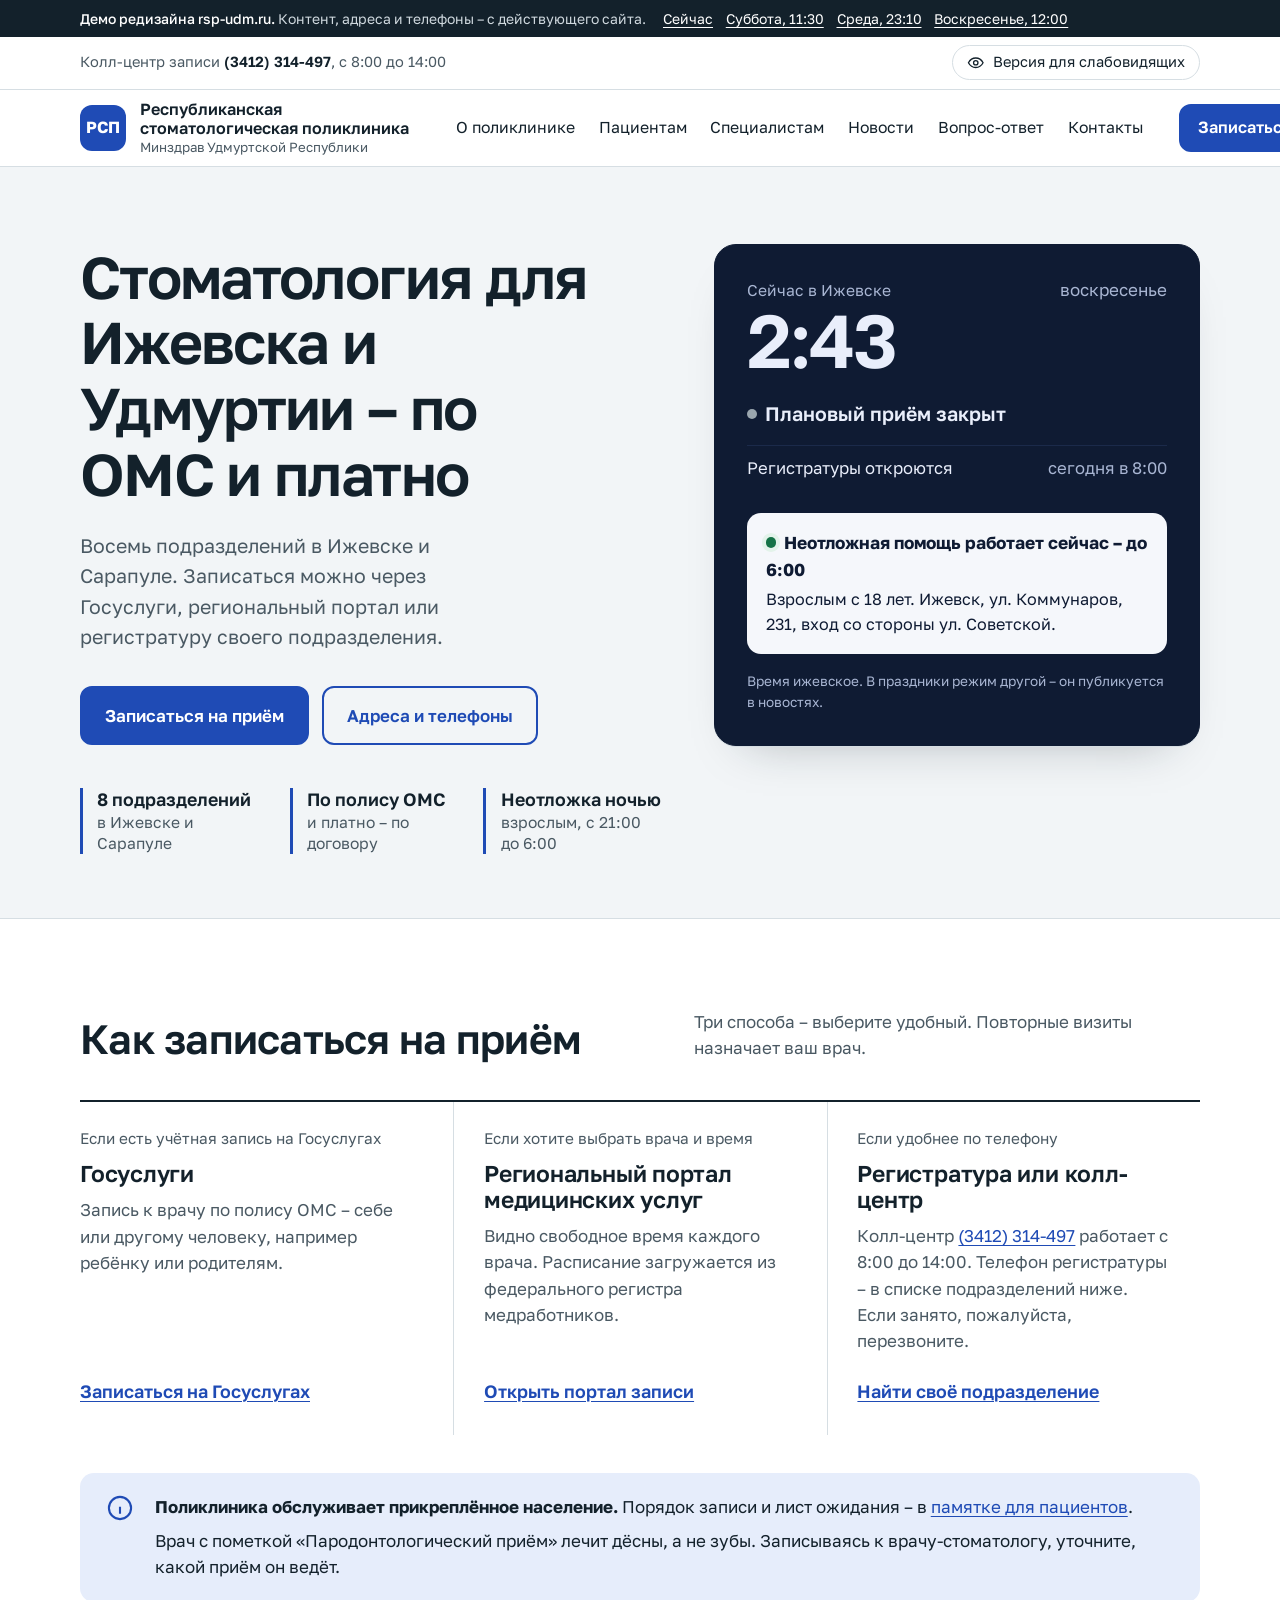
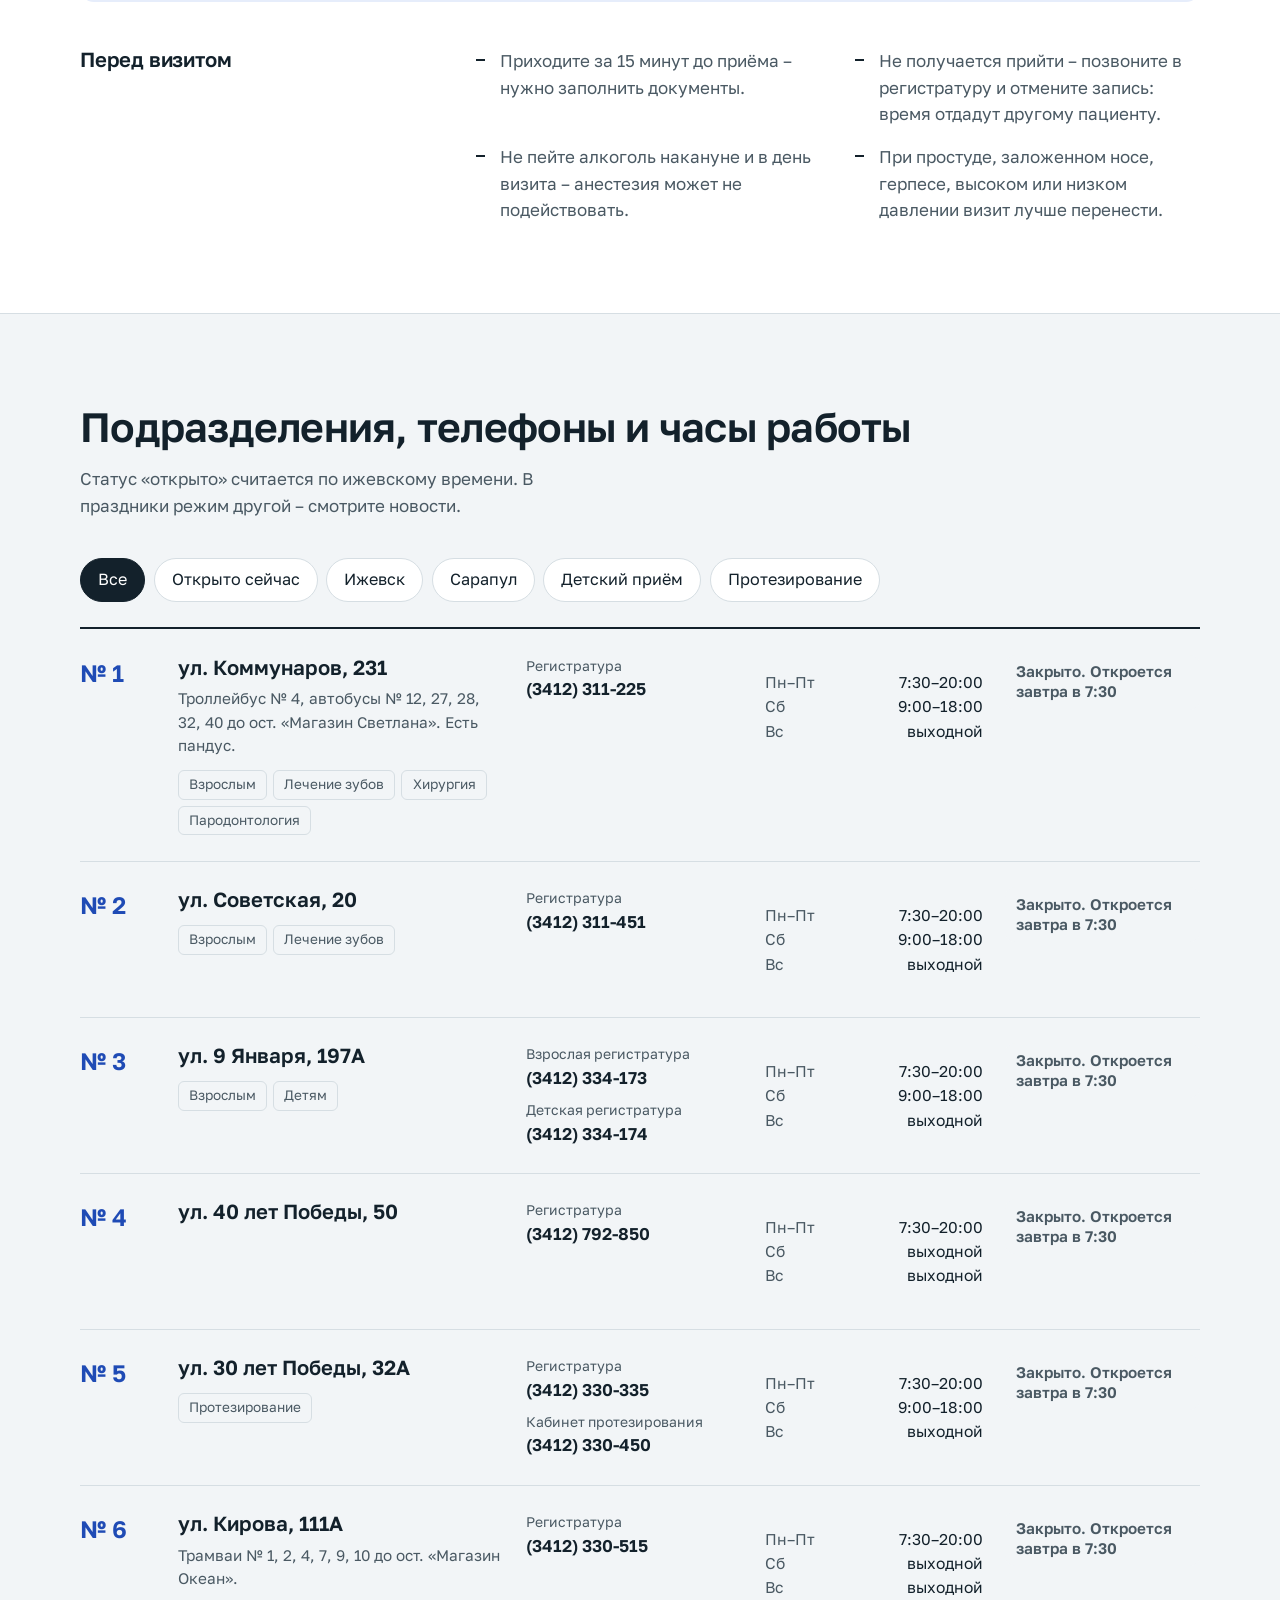
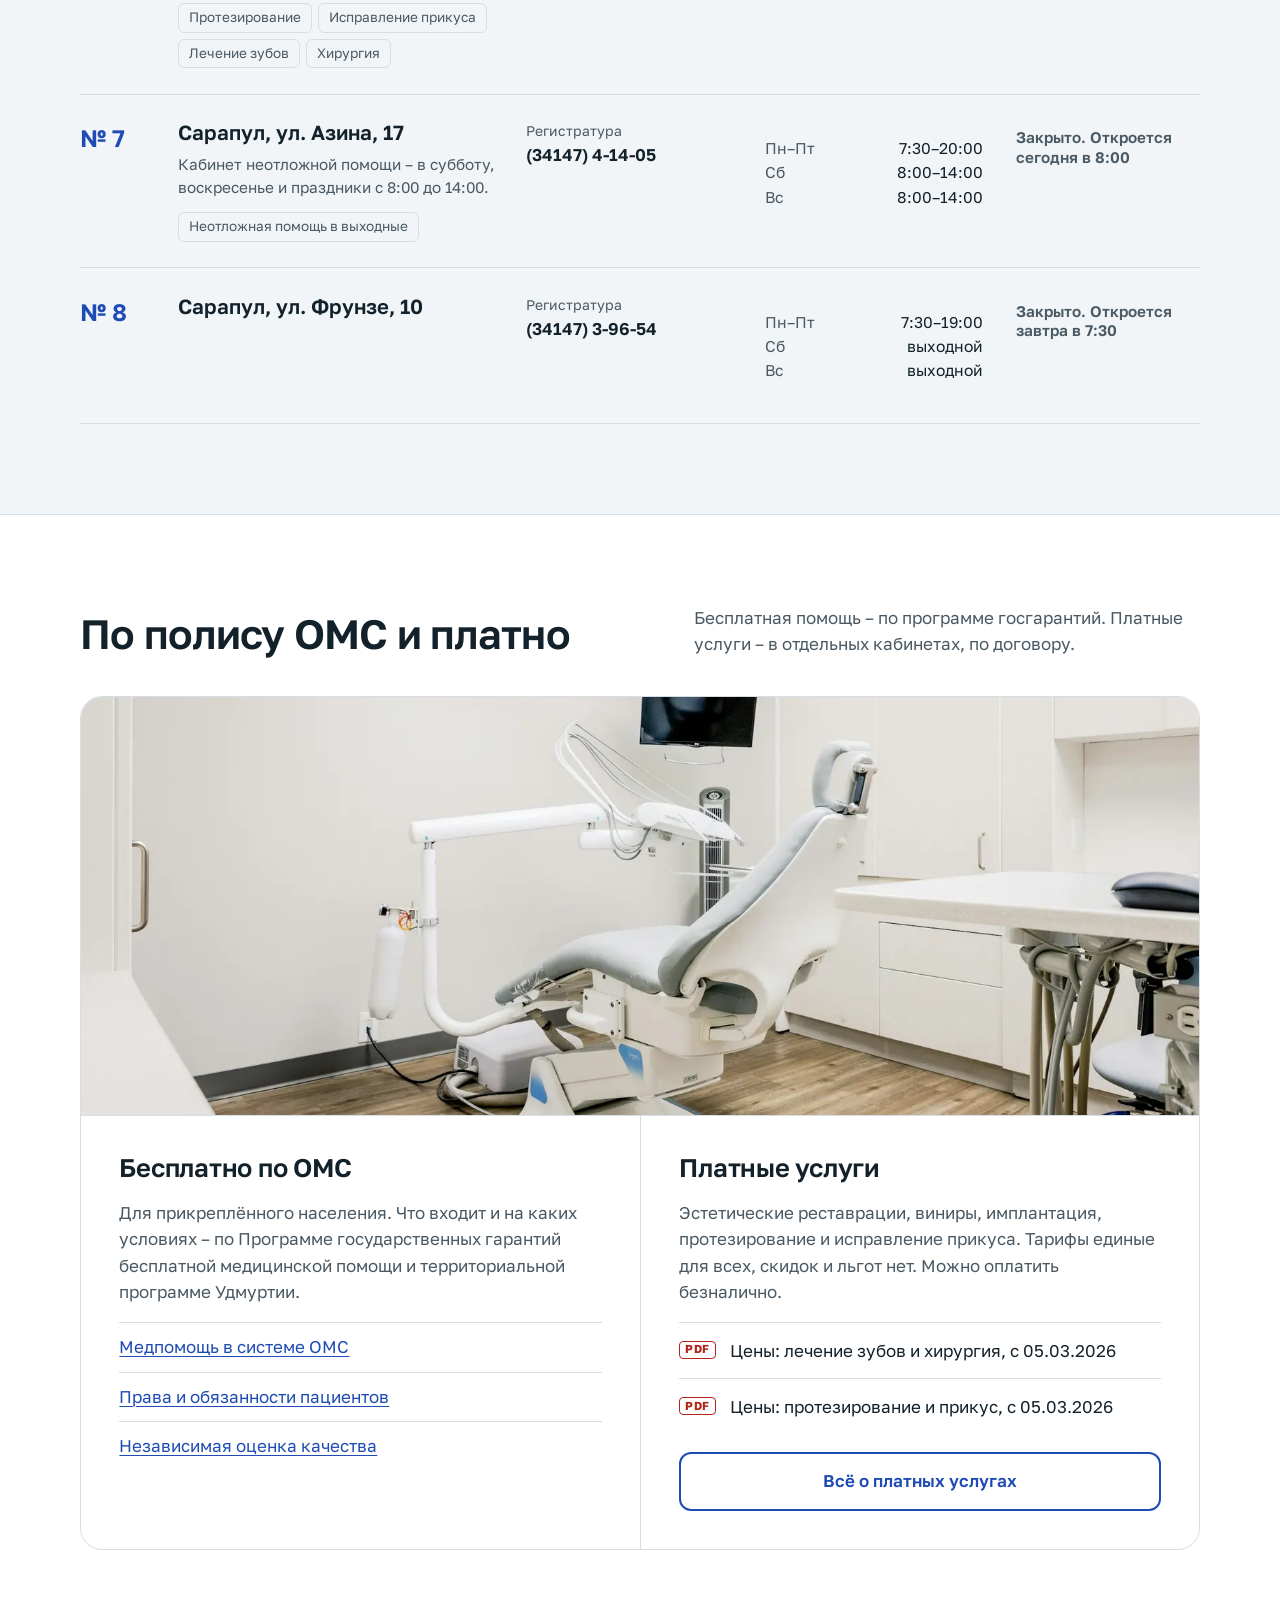
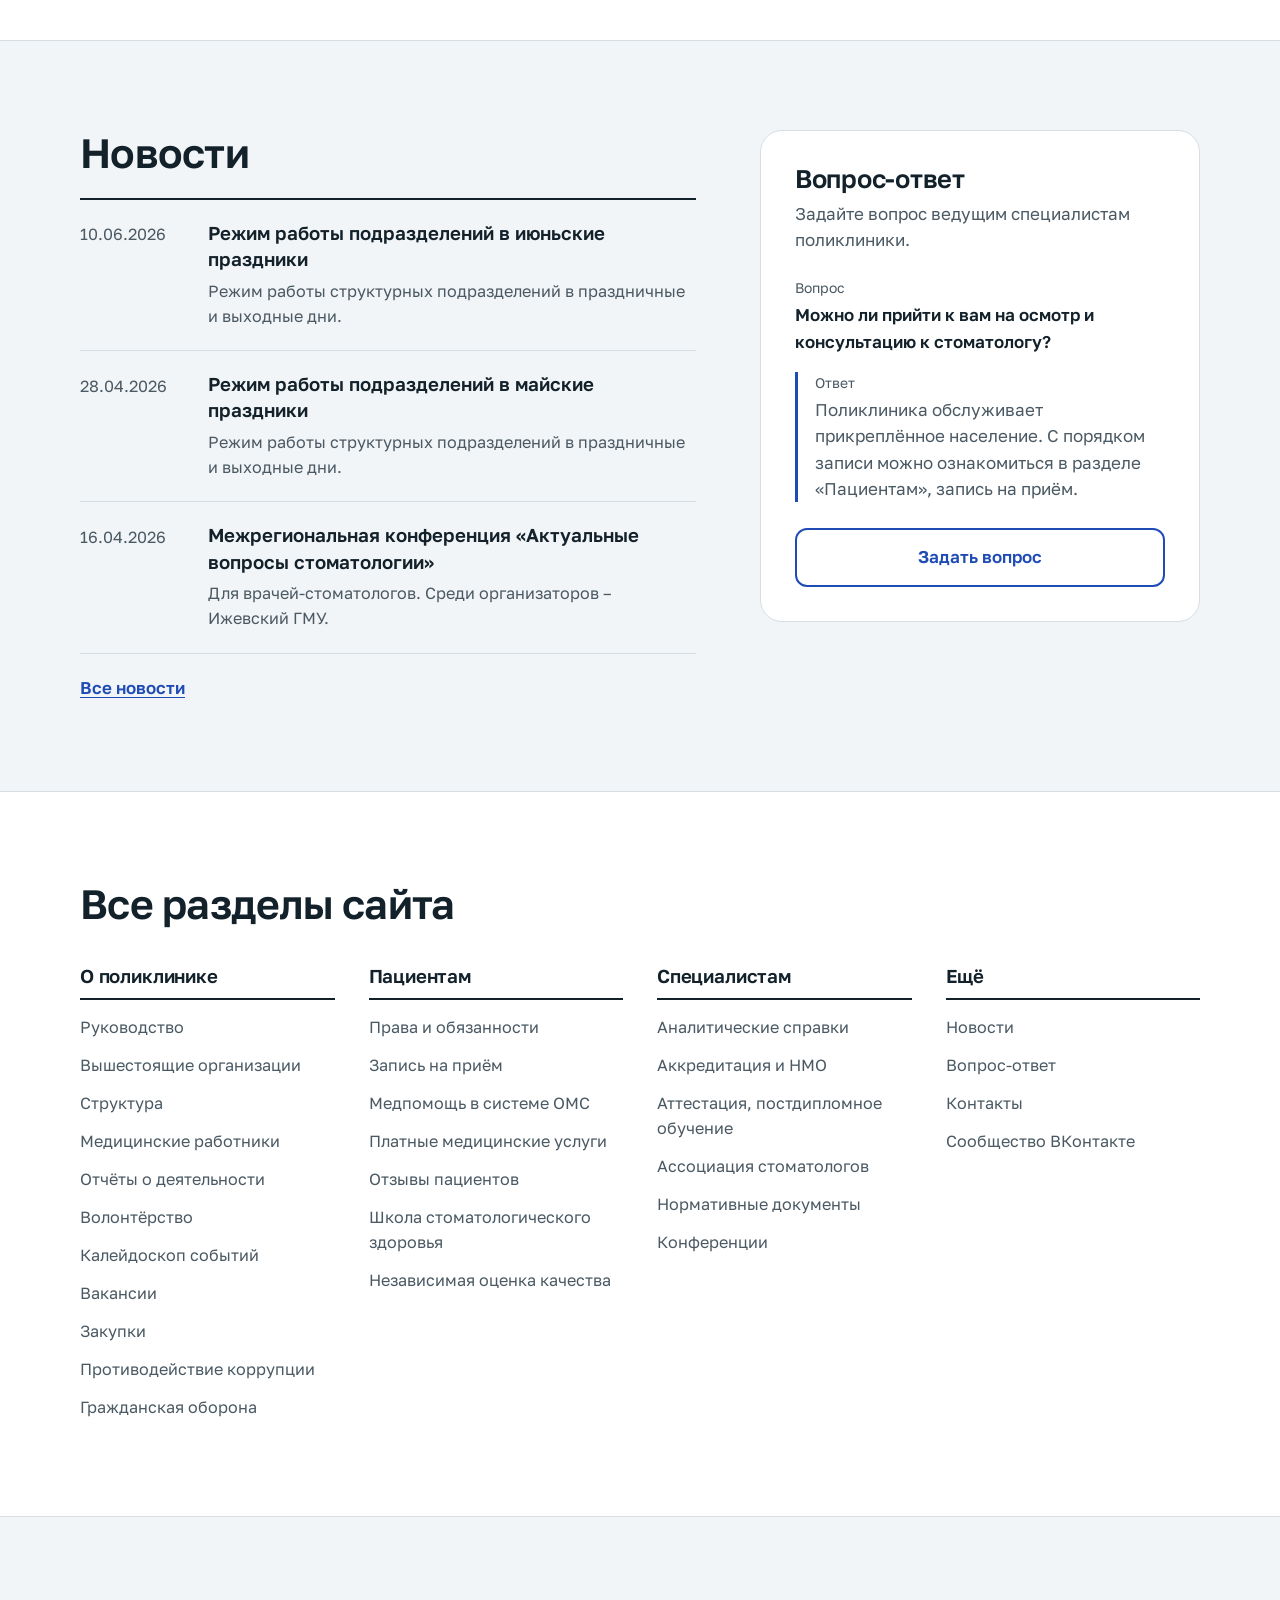
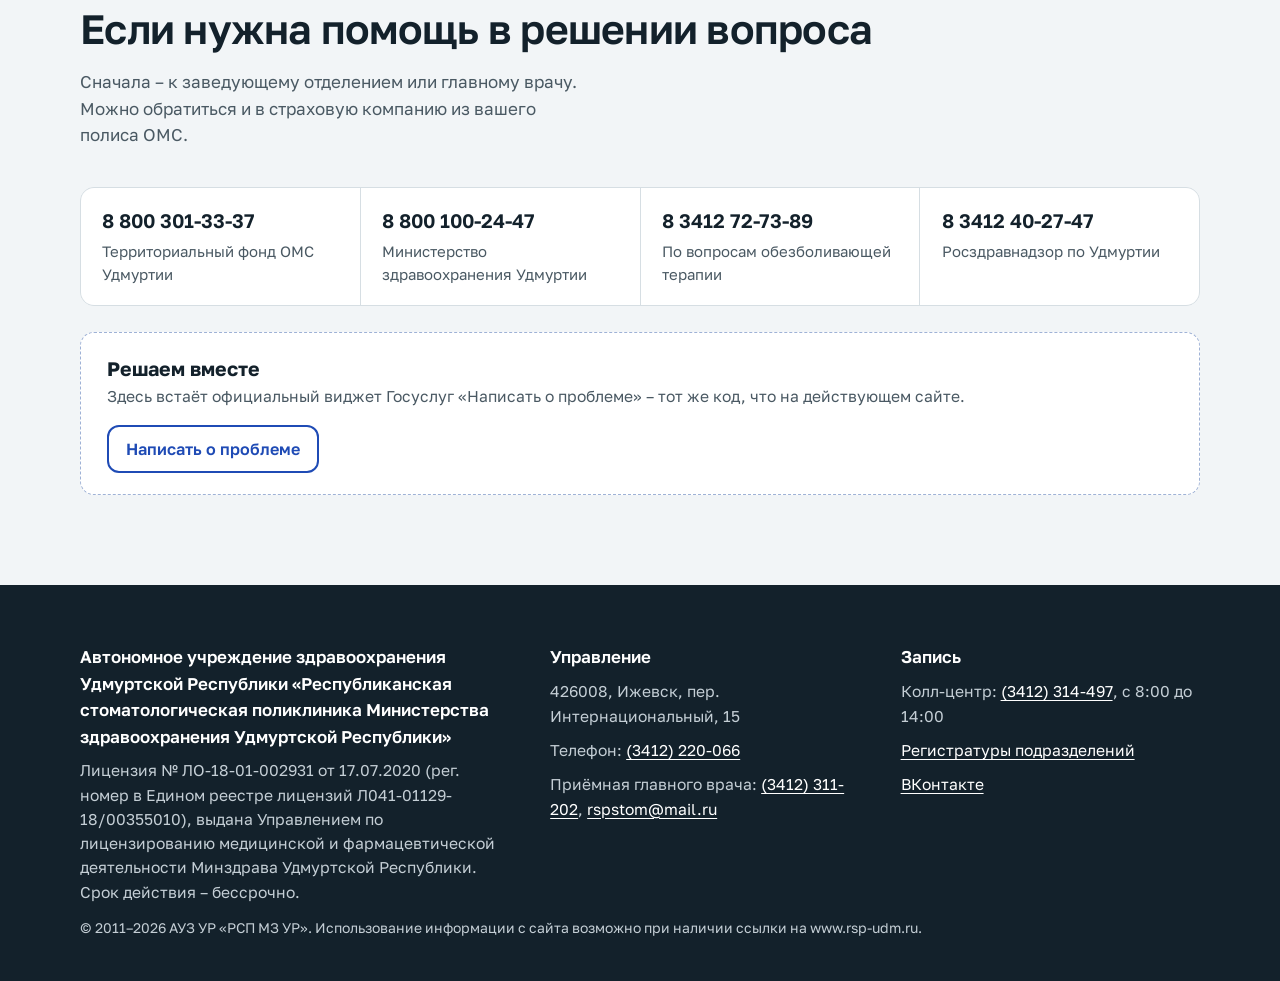
==== index.html @ 38975959 "Демо редизайна: главная и платные услуги" ====
<!doctype html>
<html lang="ru">
<head>
<meta charset="utf-8">
<meta name="viewport" content="width=device-width, initial-scale=1">
<title>Республиканская стоматологическая поликлиника – Ижевск</title>
<meta name="description" content="Республиканская стоматологическая поликлиника Минздрава Удмуртии: 8 подразделений в Ижевске и Сарапуле, приём по ОМС и платно, неотложная помощь ночью. Адреса, телефоны, запись.">
<meta name="robots" content="noindex, nofollow">
<link rel="icon" href="data:image/svg+xml,%3Csvg xmlns='http://www.w3.org/2000/svg' viewBox='0 0 32 32'%3E%3Crect width='32' height='32' rx='8' fill='%231f4bb5'/%3E%3Ctext x='16' y='21' font-family='Arial' font-weight='700' font-size='11' fill='%23fff' text-anchor='middle'%3EРСП%3C/text%3E%3C/svg%3E">
<link rel="preconnect" href="https://fonts.googleapis.com">
<link rel="preconnect" href="https://fonts.gstatic.com" crossorigin>
<link href="https://fonts.googleapis.com/css2?family=Golos+Text:wght@400;500;600;700&display=swap" rel="stylesheet">
<link rel="stylesheet" href="style.css">
</head>
<body>

<div class="demo" data-demo>
  <div class="wrap">
    <span><b>Демо редизайна rsp-udm.ru.</b> Контент, адреса и телефоны – с действующего сайта.</span>
    <nav aria-label="Посмотреть табличку в другое время">
      <a href="index.html">Сейчас</a>
      <a href="index.html?t=11:30&amp;d=6">Суббота, 11:30</a>
      <a href="index.html?t=23:10&amp;d=3">Среда, 23:10</a>
      <a href="index.html?t=12:00&amp;d=0">Воскресенье, 12:00</a>
    </nav>
  </div>
</div>

<div class="util">
  <div class="wrap">
    <p class="util__call">Колл-центр записи <a href="tel:+73412314497" class="num">(3412) 314-497</a>, с 8:00 до 14:00</p>
    <div class="a11y-panel" aria-label="Настройки для слабовидящих">
      <span>Шрифт</span>
      <button type="button" data-scale="1.1" aria-pressed="false" aria-label="Шрифт крупнее">А</button>
      <button type="button" data-scale="1.25" aria-pressed="false" aria-label="Шрифт ещё крупнее" style="font-size:1.15em">А</button>
      <button type="button" data-scale="1.45" aria-pressed="false" aria-label="Самый крупный шрифт" style="font-size:1.3em">А</button>
      <button type="button" data-contrast aria-pressed="true">Чёрным на белом</button>
      <button type="button" data-noimg aria-pressed="false">Без картинок</button>
    </div>
    <button type="button" class="a11y-btn" data-a11y aria-pressed="false">
      <svg viewBox="0 0 24 24" fill="none" stroke="currentColor" stroke-width="1.8" aria-hidden="true"><path d="M2 12s3.5-6.5 10-6.5S22 12 22 12s-3.5 6.5-10 6.5S2 12 2 12Z"/><circle cx="12" cy="12" r="3"/></svg>
      <span>Версия для слабовидящих</span>
    </button>
  </div>
</div>

<header class="head">
  <div class="wrap">
    <a class="mark" href="index.html" aria-label="Республиканская стоматологическая поликлиника – на главную">
      <span class="mark__sq" aria-hidden="true">РСП</span>
      <span class="mark__txt">Республиканская стоматологическая поликлиника<small>Минздрав Удмуртской Республики</small></span>
    </a>
    <nav class="nav" aria-label="Основное меню">
      <a href="https://rsp-udm.ru/o_poliklinike.htm">О поликлинике</a>
      <a href="https://rsp-udm.ru/patsientam.htm">Пациентам</a>
      <a href="https://rsp-udm.ru/spetsialistam.htm">Специалистам</a>
      <a href="https://rsp-udm.ru/news.htm">Новости</a>
      <a href="https://rsp-udm.ru/faq.html">Вопрос-ответ</a>
      <a href="#podrazdeleniya">Контакты</a>
    </nav>
    <a class="btn btn--sm" href="#zapis">Записаться</a>
    <button type="button" class="menu-btn" data-menu aria-expanded="false">
      <svg width="20" height="20" viewBox="0 0 20 20" aria-hidden="true"><path d="M2 5h16M2 10h16M2 15h16" stroke="currentColor" stroke-width="2"/></svg>
      <span class="menu-btn__t">Меню</span>
    </button>
  </div>
</header>

<main id="main">

  <section class="hero" aria-labelledby="h1">
    <div class="wrap">
      <div>
        <h1 id="h1">Стоматология для Ижевска и Удмуртии – по ОМС и платно</h1>
        <p class="hero__lead">Восемь подразделений в Ижевске и Сарапуле. Записаться можно через Госуслуги, региональный портал или регистратуру своего подразделения.</p>
        <div class="hero__act">
          <a class="btn" href="#zapis">Записаться на приём</a>
          <a class="btn btn--ghost" href="#podrazdeleniya">Адреса и телефоны</a>
        </div>
        <ul class="hero__facts">
          <li><strong>8 подразделений</strong>в Ижевске и Сарапуле</li>
          <li><strong>По полису ОМС</strong>и платно – по договору</li>
          <li><strong>Неотложка ночью</strong>взрослым, с 21:00 до 6:00</li>
        </ul>
      </div>

      <aside class="board is-first" id="board" aria-live="polite" aria-label="Что открыто сейчас">
        <div class="board__top">
          <span class="board__label">Сейчас в Ижевске</span>
          <span class="board__day" data-day></span>
        </div>
        <p class="board__clock" data-clock>–:–</p>
        <p class="board__sum" data-sum></p>
        <ul class="board__list" data-list></ul>
        <div class="board__urgent" data-urgent></div>
        <p class="board__note" data-note></p>
      </aside>
    </div>
  </section>

  <section class="sec sec--white" id="zapis" aria-labelledby="zapis-h">
    <div class="wrap">
      <div class="sec__head">
        <h2 id="zapis-h">Как записаться на приём</h2>
        <p>Три способа – выберите удобный. Повторные визиты назначает ваш врач.</p>
      </div>
      <div class="ways">
        <article class="way">
          <p class="way__for">Если есть учётная запись на Госуслугах</p>
          <h3>Госуслуги</h3>
          <p>Запись к врачу по полису ОМС – себе или другому человеку, например ребёнку или родителям.</p>
          <p class="way__go"><a href="https://www.gosuslugi.ru/" rel="noopener">Записаться на Госуслугах</a></p>
        </article>
        <article class="way">
          <p class="way__for">Если хотите выбрать врача и время</p>
          <h3>Региональный портал медицинских услуг</h3>
          <p>Видно свободное время каждого врача. Расписание загружается из федерального регистра медработников.</p>
          <p class="way__go"><a href="https://portal18.is-mis.ru/" rel="noopener">Открыть портал записи</a></p>
        </article>
        <article class="way">
          <p class="way__for">Если удобнее по телефону</p>
          <h3>Регистратура или колл-центр</h3>
          <p>Колл-центр <a href="tel:+73412314497" class="num">(3412) 314-497</a> работает с 8:00 до 14:00. Телефон регистратуры – в списке подразделений ниже. Если занято, пожалуйста, перезвоните.</p>
          <p class="way__go"><a href="#podrazdeleniya">Найти своё подразделение</a></p>
        </article>
      </div>

      <div class="tip">
        <svg viewBox="0 0 24 24" fill="none" stroke="currentColor" stroke-width="1.8" aria-hidden="true"><circle cx="12" cy="12" r="9.5"/><path d="M12 11v6M12 7.2v.1"/></svg>
        <div>
          <p><strong>Поликлиника обслуживает прикреплённое население.</strong> Порядок записи и лист ожидания – в <a href="https://rsp-udm.ru/pamyatka_pacientam.htm">памятке для пациентов</a>.</p>
          <p>Врач с пометкой «Пародонтологический приём» лечит дёсны, а не зубы. Записываясь к врачу-стоматологу, уточните, какой приём он ведёт.</p>
        </div>
      </div>

      <div class="before">
        <h3>Перед визитом</h3>
        <ul>
          <li>Приходите за 15 минут до приёма – нужно заполнить документы.</li>
          <li>Не получается прийти – позвоните в регистратуру и отмените запись: время отдадут другому пациенту.</li>
          <li>Не пейте алкоголь накануне и в день визита – анестезия может не подействовать.</li>
          <li>При простуде, заложенном носе, герпесе, высоком или низком давлении визит лучше перенести.</li>
        </ul>
      </div>
    </div>
  </section>

  <section class="sec" id="podrazdeleniya" aria-labelledby="pod-h">
    <div class="wrap">
      <div class="sec__head">
        <h2 id="pod-h">Подразделения, телефоны и часы работы</h2>
        <p>Статус «открыто» считается по ижевскому времени. В праздники режим другой – смотрите новости.</p>
      </div>
      <div class="filters" role="group" aria-label="Показать подразделения">
        <button type="button" class="chip" data-filter="all" aria-pressed="true">Все</button>
        <button type="button" class="chip" data-filter="open" aria-pressed="false">Открыто сейчас</button>
        <button type="button" class="chip" data-filter="izh" aria-pressed="false">Ижевск</button>
        <button type="button" class="chip" data-filter="sar" aria-pressed="false">Сарапул</button>
        <button type="button" class="chip" data-filter="kids" aria-pressed="false">Детский приём</button>
        <button type="button" class="chip" data-filter="prosth" aria-pressed="false">Протезирование</button>
      </div>
      <ul class="branches" id="branches"></ul>
      <p class="branches__empty" id="branches-empty" hidden>Сейчас все подразделения закрыты. Неотложная помощь взрослым – ул. Коммунаров, 231, вход с ул. Советской.</p>
      <noscript><p>Адреса и телефоны всех подразделений – на странице <a href="https://rsp-udm.ru/contacts.htm">Контакты</a>.</p></noscript>
    </div>
  </section>

  <section class="sec sec--white" id="oms" aria-labelledby="oms-h">
    <div class="wrap">
      <div class="sec__head">
        <h2 id="oms-h">По полису ОМС и платно</h2>
        <p>Бесплатная помощь – по программе госгарантий. Платные услуги – в отдельных кабинетах, по договору.</p>
      </div>
      <div class="pay">
        <figure class="pay__photo" style="margin:0">
          <img src="assets/cabinet.webp" srcset="assets/cabinet-900.webp 900w, assets/cabinet.webp 1600w" sizes="(max-width: 1200px) 100vw, 1200px" width="1600" height="1066" alt="Стоматологический кабинет: кресло, лампа, шкафы с инструментами" loading="lazy">
        </figure>
        <div class="pay__col">
          <h3>Бесплатно по ОМС</h3>
          <p>Для прикреплённого населения. Что входит и на каких условиях – по Программе государственных гарантий бесплатной медицинской помощи и территориальной программе Удмуртии.</p>
          <ul class="list">
            <li><a href="https://rsp-udm.ru/medpomosch_v_sisteme_oms.htm">Медпомощь в системе ОМС</a></li>
            <li><a href="https://rsp-udm.ru/patsientam.htm">Права и обязанности пациентов</a></li>
            <li><a href="https://rsp-udm.ru/kachestvo.htm">Независимая оценка качества</a></li>
          </ul>
        </div>
        <div class="pay__col">
          <h3>Платные услуги</h3>
          <p>Эстетические реставрации, виниры, имплантация, протезирование и исправление прикуса. Тарифы единые для всех, скидок и льгот нет. Можно оплатить безналично.</p>
          <ul class="list docs">
            <li><a href="https://rsp-udm.ru/doc/Прейскурант по терапевтической, хирургической стоматологии с 05.03.2026.pdf"><span class="ext">PDF</span><span>Цены: лечение зубов и хирургия, с 05.03.2026</span></a></li>
            <li><a href="https://rsp-udm.ru/doc/Прейскурант по ортопедической стоматологии и ортодонтии с 05.03.2026.pdf"><span class="ext">PDF</span><span>Цены: протезирование и прикус, с 05.03.2026</span></a></li>
          </ul>
          <a class="btn btn--ghost" href="platnye-uslugi.html">Всё о платных услугах</a>
        </div>
      </div>
    </div>
  </section>

  <section class="sec" aria-labelledby="news-h">
    <div class="wrap newsqa">
      <div>
        <div class="sec__head" style="margin-bottom:1.25rem">
          <h2 id="news-h">Новости</h2>
        </div>
        <ul class="news">
          <li><time datetime="2026-06-10">10.06.2026</time><div><a href="https://rsp-udm.ru/news_342.html">Режим работы подразделений в июньские праздники</a><p>Режим работы структурных подразделений в праздничные и выходные дни.</p></div></li>
          <li><time datetime="2026-04-28">28.04.2026</time><div><a href="https://rsp-udm.ru/news_341.html">Режим работы подразделений в майские праздники</a><p>Режим работы структурных подразделений в праздничные и выходные дни.</p></div></li>
          <li><time datetime="2026-04-16">16.04.2026</time><div><a href="https://rsp-udm.ru/news_340.html">Межрегиональная конференция «Актуальные вопросы стоматологии»</a><p>Для врачей-стоматологов. Среди организаторов – Ижевский ГМУ.</p></div></li>
        </ul>
        <a class="more" href="https://rsp-udm.ru/news.htm">Все новости</a>
      </div>
      <aside class="qa" aria-labelledby="qa-h">
        <h3 id="qa-h">Вопрос-ответ</h3>
        <p>Задайте вопрос ведущим специалистам поликлиники.</p>
        <blockquote>
          <p class="qa__q"><span>Вопрос</span>Можно ли прийти к вам на осмотр и консультацию к стоматологу?</p>
          <p class="qa__a"><span>Ответ</span>Поликлиника обслуживает прикреплённое население. С порядком записи можно ознакомиться в разделе «Пациентам», запись на приём.</p>
        </blockquote>
        <a class="btn btn--ghost" href="https://rsp-udm.ru/faq.html">Задать вопрос</a>
      </aside>
    </div>
  </section>

  <section class="sec sec--white" aria-labelledby="map-h">
    <div class="wrap">
      <div class="sec__head"><h2 id="map-h">Все разделы сайта</h2></div>
      <div class="map">
        <div>
          <h3><a href="https://rsp-udm.ru/o_poliklinike.htm">О поликлинике</a></h3>
          <ul>
            <li><a href="https://rsp-udm.ru/rukovodstvo.htm">Руководство</a></li>
            <li><a href="https://rsp-udm.ru/vyshestoyaschie_organizatsii.htm">Вышестоящие организации</a></li>
            <li><a href="https://rsp-udm.ru/struktura.htm">Структура</a></li>
            <li><a href="https://rsp-udm.ru/medrabotniki.htm">Медицинские работники</a></li>
            <li><a href="https://rsp-udm.ru/otchety_o_deyatelnosti.htm">Отчёты о деятельности</a></li>
            <li><a href="https://rsp-udm.ru/volonterstvo.htm">Волонтёрство</a></li>
            <li><a href="https://rsp-udm.ru/vnutrennie_meropriyatia.htm">Калейдоскоп событий</a></li>
            <li><a href="https://rsp-udm.ru/vakansii.htm">Вакансии</a></li>
            <li><a href="https://rsp-udm.ru/zakupki.htm">Закупки</a></li>
            <li><a href="https://rsp-udm.ru/protivodeystvie_korrupcii.htm">Противодействие коррупции</a></li>
            <li><a href="https://rsp-udm.ru/g_oborona.htm">Гражданская оборона</a></li>
          </ul>
        </div>
        <div>
          <h3><a href="https://rsp-udm.ru/patsientam.htm">Пациентам</a></h3>
          <ul>
            <li><a href="https://rsp-udm.ru/patsientam.htm">Права и обязанности</a></li>
            <li><a href="https://rsp-udm.ru/pamyatka_pacientam.htm">Запись на приём</a></li>
            <li><a href="https://rsp-udm.ru/medpomosch_v_sisteme_oms.htm">Медпомощь в системе ОМС</a></li>
            <li><a href="platnye-uslugi.html">Платные медицинские услуги</a></li>
            <li><a href="https://rsp-udm.ru/otzivi_pacientov.htm">Отзывы пациентов</a></li>
            <li><a href="https://rsp-udm.ru/shkola_stomatologicheskogo_zdorovya.htm">Школа стоматологического здоровья</a></li>
            <li><a href="https://rsp-udm.ru/kachestvo.htm">Независимая оценка качества</a></li>
          </ul>
        </div>
        <div>
          <h3><a href="https://rsp-udm.ru/spetsialistam.htm">Специалистам</a></h3>
          <ul>
            <li><a href="https://rsp-udm.ru/spetsialistam.htm">Аналитические справки</a></li>
            <li><a href="https://rsp-udm.ru/accredo.htm">Аккредитация и НМО</a></li>
            <li><a href="https://rsp-udm.ru/attestatsiya.htm">Аттестация, постдипломное обучение</a></li>
            <li><a href="https://rsp-udm.ru/assotsiatsiya_stomatologov.htm">Ассоциация стоматологов</a></li>
            <li><a href="https://rsp-udm.ru/normativnye_dokumenty.htm">Нормативные документы</a></li>
            <li><a href="https://rsp-udm.ru/konferentsii.htm">Конференции</a></li>
          </ul>
        </div>
        <div>
          <h3>Ещё</h3>
          <ul>
            <li><a href="https://rsp-udm.ru/news.htm">Новости</a></li>
            <li><a href="https://rsp-udm.ru/faq.html">Вопрос-ответ</a></li>
            <li><a href="#podrazdeleniya">Контакты</a></li>
            <li><a href="https://vk.com/auzurrspmzur" rel="noopener">Сообщество ВКонтакте</a></li>
          </ul>
        </div>
      </div>
    </div>
  </section>

  <section class="sec" aria-labelledby="lines-h">
    <div class="wrap">
      <div class="sec__head">
        <h2 id="lines-h">Если нужна помощь в решении вопроса</h2>
        <p>Сначала – к заведующему отделением или главному врачу. Можно обратиться и в страховую компанию из вашего полиса ОМС.</p>
      </div>
      <div class="lines">
        <div><a href="tel:+78003013337">8 800 301-33-37</a><p>Территориальный фонд ОМС Удмуртии</p></div>
        <div><a href="tel:+78001002447">8 800 100-24-47</a><p>Министерство здравоохранения Удмуртии</p></div>
        <div><a href="tel:+73412727389">8 3412 72-73-89</a><p>По вопросам обезболивающей терапии</p></div>
        <div><a href="tel:+73412402747">8 3412 40-27-47</a><p>Росздравнадзор по Удмуртии</p></div>
      </div>
      <div class="pos">
        <div><strong>Решаем вместе</strong><p>Здесь встаёт официальный виджет Госуслуг «Написать о проблеме» – тот же код, что на действующем сайте.</p></div>
        <a class="btn btn--ghost btn--sm" href="https://pos.gosuslugi.ru/" rel="noopener">Написать о проблеме</a>
      </div>
    </div>
  </section>

</main>

<footer class="foot">
  <div class="wrap">
    <div class="foot__grid">
      <div>
        <strong>Автономное учреждение здравоохранения Удмуртской Республики «Республиканская стоматологическая поликлиника Министерства здравоохранения Удмуртской Республики»</strong>
        <p>Лицензия № ЛО-18-01-002931 от 17.07.2020 (рег. номер в Едином реестре лицензий Л041-01129-18/00355010), выдана Управлением по лицензированию медицинской и фармацевтической деятельности Минздрава Удмуртской Республики. Срок действия – бессрочно.</p>
      </div>
      <div>
        <strong>Управление</strong>
        <p>426008, Ижевск, пер. Интернациональный, 15</p>
        <p>Телефон: <a href="tel:+73412220066">(3412) 220-066</a></p>
        <p>Приёмная главного врача: <a href="tel:+73412311202">(3412) 311-202</a>, <a href="mailto:rspstom@mail.ru">rspstom@mail.ru</a></p>
      </div>
      <div>
        <strong>Запись</strong>
        <p>Колл-центр: <a href="tel:+73412314497">(3412) 314-497</a>, с 8:00 до 14:00</p>
        <p><a href="#podrazdeleniya">Регистратуры подразделений</a></p>
        <p><a href="https://vk.com/auzurrspmzur" rel="noopener">ВКонтакте</a></p>
      </div>
    </div>
    <p class="foot__copy">© 2011–2026 АУЗ УР «РСП МЗ УР». Использование информации с сайта возможно при наличии ссылки на www.rsp-udm.ru.</p>
  </div>
</footer>

<script src="app.js"></script>
</body>
</html>
---- style.css ----
/* РСП – демо редизайна. Палитра и шрифт: см. brief.md, раздел «Дизайн демо» */
:root {
  --paper: #f2f5f7;
  --white: #ffffff;
  --ink: #13212b;
  --ink-2: #4a5963;
  --line: #d6dee3;
  --cobalt: #1f4bb5;
  --cobalt-deep: #183c93;
  --cobalt-tint: #e6edfb;
  --open: #157347;
  --open-tint: #e3f3ea;
  --soon: #9a4a06;
  --night: #0f1b33;
  --night-2: #1b2a4a;
  --night-ink: #e9eefb;
  --night-soft: #a9b6d3;
  --fs: 1rem;
  --wrap: 1200px;
  --gut: clamp(16px, 4vw, 40px);
  --r-sm: 8px;
  --r-md: 14px;
  --r-lg: 22px;
}

* { box-sizing: border-box; }
html { font-size: calc(17px * var(--scale, 1)); -webkit-text-size-adjust: 100%; scroll-behavior: smooth; }
@media (prefers-reduced-motion: reduce) { html { scroll-behavior: auto; } }
body {
  margin: 0;
  background: var(--paper);
  color: var(--ink);
  font-family: "Golos Text", system-ui, sans-serif;
  line-height: 1.55;
  font-feature-settings: "tnum" 0;
}
img { max-width: 100%; display: block; }
a { color: var(--cobalt); text-underline-offset: .18em; text-decoration-thickness: 1px; }
a:hover { color: var(--cobalt-deep); text-decoration-thickness: 2px; }
:focus-visible { outline: 3px solid var(--cobalt); outline-offset: 3px; border-radius: 4px; }
h1, h2, h3 { line-height: 1.12; letter-spacing: -.018em; margin: 0; font-weight: 600; }
h2 { font-size: clamp(1.75rem, 3.2vw, 2.6rem); }
h3 { font-size: 1.2rem; letter-spacing: -.01em; }
p { margin: 0; }
.wrap { max-width: var(--wrap); margin: 0 auto; padding: 0 var(--gut); }
.num { font-variant-numeric: tabular-nums; white-space: nowrap; }
.sr { position: absolute; width: 1px; height: 1px; overflow: hidden; clip: rect(0 0 0 0); white-space: nowrap; }

/* ---------- демо-плашка (для показа заказчику, на сдаче удаляется) ---------- */
.demo { background: var(--ink); color: #cfd8de; font-size: .82rem; }
.demo .wrap { display: flex; flex-wrap: wrap; gap: .25rem 1rem; align-items: center; padding-block: .45rem; }
.demo b { color: #fff; font-weight: 500; }
.demo nav { display: flex; flex-wrap: wrap; gap: .2rem .75rem; }
.demo a { color: #fff; }

/* ---------- служебная строка ---------- */
.util { border-bottom: 1px solid var(--line); background: var(--white); font-size: .86rem; }
.util .wrap { display: flex; flex-wrap: wrap; align-items: center; gap: .4rem 1.5rem; padding-block: .5rem; }
.util__call { margin-right: auto; color: var(--ink-2); }
.util__call a { color: var(--ink); font-weight: 600; text-decoration: none; }
.a11y-btn {
  font: inherit; color: var(--ink); background: none; border: 1px solid var(--line);
  border-radius: 999px; padding: .3rem .85rem; cursor: pointer; display: inline-flex; gap: .45rem; align-items: center;
}
.a11y-btn:hover { border-color: var(--ink); }
.a11y-btn svg { width: 1.2em; height: 1.2em; }
.a11y-panel { display: none; gap: .5rem; align-items: center; flex-wrap: wrap; }
.is-a11y .a11y-panel { display: flex; }
.a11y-panel button {
  font: inherit; border: 2px solid currentColor; background: none; color: inherit; border-radius: 6px;
  min-width: 2.4rem; padding: .15rem .5rem; cursor: pointer;
}
.a11y-panel button[aria-pressed="true"] { background: #000; color: #fff; border-color: #000; }

/* ---------- шапка ---------- */
.head { background: var(--white); border-bottom: 1px solid var(--line); position: sticky; top: 0; z-index: 20; }
.head .wrap { display: flex; align-items: center; gap: 1.5rem; min-height: 76px; }
.mark { display: flex; align-items: center; gap: .8rem; text-decoration: none; color: var(--ink); margin-right: auto; }
.mark__sq {
  width: 46px; height: 46px; border-radius: 12px; background: var(--cobalt); color: #fff;
  display: grid; place-items: center; font-weight: 700; font-size: .95rem; letter-spacing: .02em; flex: none;
}
.mark { flex-shrink: 0; }
.mark__txt { font-weight: 600; line-height: 1.15; font-size: .95rem; width: 16.5rem; }
.mark__txt small { display: block; font-weight: 400; color: var(--ink-2); font-size: .78rem; margin-top: .15rem; }
.nav { display: flex; gap: .2rem; }
.nav a { color: var(--ink); text-decoration: none; padding: .55rem .6rem; border-radius: var(--r-sm); font-size: .93rem; white-space: nowrap; }
.nav a:hover { background: var(--paper); }
.nav a[aria-current="page"] { color: var(--cobalt); font-weight: 600; }
.btn {
  display: inline-flex; align-items: center; justify-content: center; gap: .5rem; text-decoration: none;
  font: inherit; font-weight: 600; border-radius: 12px; padding: .85rem 1.35rem; min-height: 52px; cursor: pointer;
  border: 2px solid var(--cobalt); background: var(--cobalt); color: #fff;
  transition: background-color .15s, border-color .15s, color .15s;
}
.btn:hover { background: var(--cobalt-deep); border-color: var(--cobalt-deep); color: #fff; text-decoration: none; }
.btn--ghost { background: transparent; color: var(--cobalt); }
.btn--ghost:hover { background: var(--cobalt-tint); color: var(--cobalt-deep); border-color: var(--cobalt-deep); }
.btn--sm { min-height: 44px; padding: .55rem 1rem; font-size: .95rem; }
.menu-btn { display: none; }

/* на узких экранах и в версии для слабовидящих меню – под кнопкой */
.is-a11y .nav { display: none; }
.is-a11y .head .btn--sm { display: none; }
.is-a11y .menu-btn {
  display: inline-flex; align-items: center; gap: .5rem; font: inherit; font-weight: 600;
  background: var(--paper); border: 1px solid var(--line); border-radius: 12px; padding: .6rem .9rem; color: var(--ink); cursor: pointer;
}
.is-a11y.is-menu .nav {
  display: flex; flex-direction: column; position: absolute; left: 0; right: 0; top: 100%;
  background: var(--white); border-bottom: 1px solid var(--line); padding: .5rem var(--gut) 1rem;
}
.is-a11y.is-menu .nav a { padding: .8rem .5rem; border-bottom: 1px solid var(--line); border-radius: 0; font-size: 1.05rem; }
@media (max-width: 1180px) {
  .nav { display: none; }
  .head .btn--sm { display: none; }
  .menu-btn {
    display: inline-flex; align-items: center; gap: .5rem; font: inherit; font-weight: 600;
    background: var(--paper); border: 1px solid var(--line); border-radius: 12px; padding: .6rem .9rem; color: var(--ink); cursor: pointer;
  }
  .is-menu .nav {
    display: flex; flex-direction: column; position: absolute; left: 0; right: 0; top: 100%;
    background: var(--white); border-bottom: 1px solid var(--line); padding: .5rem var(--gut) 1rem;
  }
  .is-menu .nav a { padding: .8rem .5rem; border-bottom: 1px solid var(--line); border-radius: 0; font-size: 1.05rem; }
}
@media (max-width: 640px) {
  .head .wrap { gap: .75rem; }
  .mark { flex-shrink: 1; min-width: 0; }
  .mark__txt { width: auto; min-width: 0; }
  .menu-btn { flex-shrink: 0; }
  .is-a11y .menu-btn__t { position: absolute; width: 1px; height: 1px; overflow: hidden; clip: rect(0 0 0 0); }
  .is-a11y .mark__sq { width: 2.4em; height: 2.4em; font-size: .8rem; }
  .is-a11y .mark { gap: .5rem; }
}
@media (max-width: 520px) {
  .mark__txt small { display: none; }
  .mark__txt { font-size: .9rem; }
  .mark__sq { width: 40px; height: 40px; }
}

/* ---------- первый экран ---------- */
.hero { padding: clamp(2.5rem, 6vw, 5rem) 0 clamp(2.5rem, 5vw, 4rem); }
.hero .wrap { display: grid; grid-template-columns: minmax(0, 1.08fr) minmax(0, .92fr); gap: clamp(2rem, 5vw, 4.5rem); align-items: start; }
.hero h1 { font-size: clamp(2.2rem, 4.6vw, 3.9rem); letter-spacing: -.028em; max-width: 14ch; }
.hero__lead { margin-top: 1.4rem; font-size: 1.15rem; color: var(--ink-2); max-width: 36ch; }
.hero__act { display: flex; flex-wrap: wrap; gap: .75rem; margin-top: 2rem; }
.hero__facts { list-style: none; padding: 0; margin: 2.5rem 0 0; display: grid; grid-template-columns: repeat(3, auto); gap: 1.5rem 2.25rem; justify-content: start; }
.hero__facts li { border-left: 3px solid var(--cobalt); padding-left: .85rem; font-size: .92rem; color: var(--ink-2); max-width: 18ch; line-height: 1.35; }
.hero__facts strong { display: block; color: var(--ink); font-size: 1.05rem; font-weight: 600; white-space: nowrap; }
@media (max-width: 900px) {
  .hero .wrap { grid-template-columns: minmax(0, 1fr); }
  .hero__facts strong, .board__list li span:last-child { white-space: normal; }
  .hero h1 { max-width: 18ch; }
}
@media (max-width: 560px) {
  .hero__facts { grid-template-columns: 1fr 1fr; }
  .hero__act .btn { flex: 1 1 100%; }
}

/* ---------- табличка «Сейчас» – фирменный элемент ---------- */
.board {
  background: var(--white); border: 1px solid var(--line); border-radius: var(--r-lg);
  padding: clamp(1.25rem, 2.5vw, 2rem); box-shadow: 0 1px 0 var(--line), 0 24px 48px -32px rgb(19 33 43 / .35);
  transition: background-color .6s, color .6s, border-color .6s;
}
.board__top { display: flex; align-items: baseline; justify-content: space-between; gap: 1rem; flex-wrap: wrap; }
.board__label { font-size: .92rem; color: var(--ink-2); }
.board__clock { font-size: clamp(3rem, 6vw, 4.4rem); font-weight: 600; letter-spacing: -.04em; line-height: 1; font-variant-numeric: tabular-nums; }
.board__day { font-size: 1rem; color: var(--ink-2); }
.board__sum { margin-top: 1.25rem; font-size: 1.15rem; font-weight: 600; }
.board__list { list-style: none; padding: 0; margin: .9rem 0 0; display: grid; gap: .1rem; }
.board__list li { display: grid; grid-template-columns: 1fr auto; gap: 1rem; padding: .6rem 0; border-top: 1px solid var(--line); font-size: .98rem; }
.board__list li span:last-child { color: var(--ink-2); white-space: nowrap; }
.board__list a { color: inherit; text-decoration: none; }
.board__list a:hover { text-decoration: underline; }
.board__urgent { margin-top: 1.25rem; border-radius: var(--r-md); padding: 1rem 1.1rem; background: var(--paper); font-size: .95rem; }
.board__urgent strong { display: block; font-size: 1.02rem; margin-bottom: .2rem; }
.dot { display: inline-block; width: .6rem; height: .6rem; border-radius: 50%; background: var(--open); margin-right: .45rem; vertical-align: .08em; box-shadow: 0 0 0 4px var(--open-tint); }
.dot--off { background: #9aa6ae; box-shadow: none; }
.board__note { margin-top: 1rem; font-size: .8rem; color: var(--ink-2); }

.board.is-night { background: var(--night); color: var(--night-ink); border-color: var(--night); }
.board.is-night .board__label, .board.is-night .board__day, .board.is-night .board__note,
.board.is-night .board__list li span:last-child { color: var(--night-soft); }
.board.is-night .board__list li { border-color: var(--night-2); }
.board.is-night .board__urgent { background: var(--night-2); }
.board.is-night .board__urgent.is-on { background: #f5f7fb; color: var(--night); }
.board.is-night .board__urgent.is-on a { color: var(--cobalt); }
.board.is-night a { color: #c9d6ff; }
.board__urgent.is-on { background: var(--cobalt-tint); }

/* ---------- секции ---------- */
.sec { padding: clamp(3.5rem, 7vw, 6rem) 0; }
.sec--white { background: var(--white); border-block: 1px solid var(--line); }
.sec__head { display: flex; flex-wrap: wrap; align-items: end; justify-content: space-between; gap: 1rem 2rem; margin-bottom: clamp(1.75rem, 3vw, 2.75rem); }
.sec__head p { color: var(--ink-2); max-width: 46ch; }

/* как записаться */
.ways { display: grid; grid-template-columns: repeat(3, minmax(0, 1fr)); border-top: 2px solid var(--ink); }
.way { padding: 1.5rem 1.75rem 1.75rem 0; display: flex; flex-direction: column; gap: .6rem; }
.way + .way { padding-left: 1.75rem; border-left: 1px solid var(--line); }
.way__for { font-size: .9rem; color: var(--ink-2); }
.way h3 { font-size: 1.35rem; }
.way p { color: var(--ink-2); }
.way__go { margin-top: auto; padding-top: .75rem; font-weight: 600; }
.way__go a { font-size: 1.05rem; }
.tip { margin-top: 2.25rem; display: grid; grid-template-columns: auto minmax(0, 1fr); overflow-wrap: break-word; hyphens: auto; gap: 1rem 1.25rem; padding: 1.25rem 1.5rem; background: var(--cobalt-tint); border-radius: var(--r-md); }
.tip svg { width: 28px; height: 28px; color: var(--cobalt); }
.tip p + p { margin-top: .4rem; }
.before { margin-top: 2.75rem; display: grid; grid-template-columns: 1fr 2fr; gap: 2rem; align-items: start; }
.before ul { margin: 0; padding: 0; list-style: none; display: grid; grid-template-columns: 1fr 1fr; gap: 1rem 2rem; }
.before li { padding-left: 1.4rem; position: relative; color: var(--ink-2); }
.before li::before { content: ""; position: absolute; left: 0; top: .62em; width: .55rem; height: 2px; background: var(--ink); }
@media (max-width: 860px) {
  .ways { grid-template-columns: 1fr; }
  .way, .way + .way { padding: 1.4rem 0; border-left: 0; }
  .way + .way { border-top: 1px solid var(--line); }
  .before { grid-template-columns: 1fr; }
  .before ul { grid-template-columns: 1fr; }
}

/* подразделения */
.filters { display: flex; flex-wrap: wrap; gap: .5rem; margin-bottom: 1.5rem; }
.chip {
  font: inherit; font-size: .95rem; border: 1px solid var(--line); background: var(--white); color: var(--ink);
  border-radius: 999px; padding: .5rem 1rem; cursor: pointer; min-height: 44px;
}
.chip:hover { border-color: var(--ink); }
.chip[aria-pressed="true"] { background: var(--ink); border-color: var(--ink); color: #fff; }
.branches { list-style: none; margin: 0; padding: 0; border-top: 2px solid var(--ink); }
.br {
  display: grid; grid-template-columns: 4.5rem minmax(0, 1.5fr) minmax(0, 1fr) minmax(0, 1fr) 11.5rem;
  gap: 1.25rem; padding: 1.5rem 0; border-bottom: 1px solid var(--line); align-items: start;
}
.br[hidden] { display: none; }
.br__n { font-weight: 600; font-size: 1.4rem; color: var(--cobalt); font-variant-numeric: tabular-nums; }
.br__n small { display: block; font-size: .78rem; color: var(--ink-2); font-weight: 400; }
.br__addr { font-size: 1.2rem; font-weight: 600; line-height: 1.25; }
.br__how { margin-top: .4rem; font-size: .9rem; color: var(--ink-2); }
.br__tags { display: flex; flex-wrap: wrap; gap: .35rem; margin-top: .7rem; }
.tag { font-size: .8rem; padding: .2rem .6rem; border-radius: 6px; background: var(--paper); color: var(--ink-2); border: 1px solid var(--line); }
.br__k { font-size: .82rem; color: var(--ink-2); display: block; }
.br__tel a { color: var(--ink); font-weight: 600; text-decoration: none; font-variant-numeric: tabular-nums; white-space: nowrap; }
.br__tel a:hover { color: var(--cobalt); text-decoration: underline; }
.br__tel div + div { margin-top: .45rem; }
.br__hours { font-size: .92rem; font-variant-numeric: tabular-nums; }
.br__hours div { display: flex; justify-content: space-between; gap: .75rem; }
.br__hours dt, .br__hours dd { margin: 0; }
.br__hours dt { color: var(--ink-2); }
.state { font-size: .9rem; font-weight: 600; padding: .45rem .7rem; border-radius: 10px; background: var(--paper); color: var(--ink-2); line-height: 1.3; }
.state.is-open { background: var(--open-tint); color: var(--open); }
.state.is-soon { background: #fdf1e3; color: var(--soon); }
.branches__empty { padding: 2rem 0; color: var(--ink-2); }
@media (max-width: 1080px) {
  .br { grid-template-columns: 3.5rem minmax(0, 1fr) minmax(0, 1fr); }
  .br__hours { grid-column: 2; }
  .br .state { grid-column: 3; align-self: start; }
}
@media (max-width: 640px) {
  .br { grid-template-columns: 1fr; gap: .8rem; padding: 1.25rem 0; }
  .br__n { display: flex; align-items: baseline; gap: .6rem; font-size: 1.1rem; }
  .br__n small { display: inline; }
  .br__hours, .br .state { grid-column: auto; }
  .br .state { justify-self: start; order: -1; }
}

/* ОМС и платно */
.pay { display: grid; grid-template-columns: 1fr 1fr; gap: 0; border-radius: var(--r-lg); overflow: hidden; border: 1px solid var(--line); background: var(--white); }
.pay__col { padding: clamp(1.5rem, 3vw, 2.5rem); display: flex; flex-direction: column; gap: 1rem; }
.pay__col + .pay__col { border-left: 1px solid var(--line); }
.pay__col h3 { font-size: 1.5rem; }
.pay__col > p { color: var(--ink-2); }
.pay__photo { grid-column: 1 / -1; aspect-ratio: 16 / 6; overflow: hidden; border-bottom: 1px solid var(--line); }
.pay__photo img { width: 100%; height: 100%; object-fit: cover; object-position: 50% 62%; }
.list { list-style: none; margin: 0; padding: 0; }
.list li { padding: .65rem 0; border-top: 1px solid var(--line); }
.docs a { display: grid; grid-template-columns: auto 1fr; gap: .8rem; align-items: start; text-decoration: none; color: var(--ink); padding: .2rem 0; }
.docs a:hover span:last-child { text-decoration: underline; color: var(--cobalt); }
.ext {
  font-size: .68rem; font-weight: 700; letter-spacing: .04em; color: #b42318; border: 1.5px solid currentColor;
  border-radius: 4px; padding: .05rem .3rem; margin-top: .25em; line-height: 1.3;
}
.ext--doc { color: var(--cobalt); }
@media (max-width: 860px) {
  .pay { grid-template-columns: 1fr; }
  .pay__col + .pay__col { border-left: 0; border-top: 1px solid var(--line); }
  .pay__photo { aspect-ratio: 16 / 9; }
}

/* новости и вопрос-ответ */
.newsqa { display: grid; grid-template-columns: 1.4fr 1fr; gap: clamp(2rem, 5vw, 4rem); }
.news { list-style: none; margin: 0; padding: 0; border-top: 2px solid var(--ink); }
.news li { padding: 1.25rem 0; border-bottom: 1px solid var(--line); display: grid; grid-template-columns: 6.5rem 1fr; gap: 1rem; }
.news time { color: var(--ink-2); font-variant-numeric: tabular-nums; font-size: .95rem; padding-top: .1rem; }
.news a { color: var(--ink); text-decoration: none; font-weight: 600; font-size: 1.1rem; line-height: 1.3; }
.news a:hover { color: var(--cobalt); text-decoration: underline; }
.news p { margin-top: .3rem; color: var(--ink-2); font-size: .95rem; }
.more { display: inline-block; margin-top: 1.25rem; font-weight: 600; }
.qa { background: var(--white); border: 1px solid var(--line); border-radius: var(--r-lg); padding: clamp(1.5rem, 3vw, 2rem); align-self: start; }
.qa h3 { font-size: 1.5rem; margin-bottom: .4rem; }
.qa > p { color: var(--ink-2); }
.qa blockquote { margin: 1.4rem 0 0; padding: 0; }
.qa__q { font-weight: 600; }
.qa__q span, .qa__a span { display: block; font-size: .82rem; font-weight: 400; color: var(--ink-2); margin-bottom: .2rem; }
.qa__a { margin-top: 1rem; padding-left: 1rem; border-left: 3px solid var(--cobalt); color: var(--ink-2); }
.qa .btn { margin-top: 1.5rem; width: 100%; }
@media (max-width: 860px) {
  .newsqa { grid-template-columns: 1fr; }
  .news li { grid-template-columns: 1fr; gap: .2rem; }
}

/* все разделы */
.map { display: grid; grid-template-columns: repeat(4, minmax(0, 1fr)); gap: 2rem; }
.map h3 { font-size: 1.1rem; padding-bottom: .7rem; border-bottom: 2px solid var(--ink); margin-bottom: .5rem; }
.map h3 a { color: inherit; text-decoration: none; }
.map ul { list-style: none; margin: 0; padding: 0; }
.map li a { display: block; padding: .38rem 0; color: var(--ink-2); text-decoration: none; font-size: .95rem; }
.map li a:hover { color: var(--cobalt); text-decoration: underline; }
@media (max-width: 900px) { .map { grid-template-columns: 1fr 1fr; } }
@media (max-width: 520px) { .map { grid-template-columns: 1fr; } }

/* горячие линии */
.lines { display: grid; grid-template-columns: repeat(4, minmax(0, 1fr)); gap: 1px; background: var(--line); border: 1px solid var(--line); border-radius: var(--r-md); overflow: hidden; }
.lines div { background: var(--white); padding: 1.1rem 1.25rem; }
.lines a { font-weight: 600; font-size: 1.15rem; color: var(--ink); text-decoration: none; font-variant-numeric: tabular-nums; white-space: nowrap; }
.lines a:hover { color: var(--cobalt); }
.lines p { font-size: .88rem; color: var(--ink-2); margin-top: .2rem; }
@media (max-width: 900px) { .lines { grid-template-columns: 1fr 1fr; } }
@media (max-width: 480px) { .lines { grid-template-columns: 1fr; } }

/* госуслуги «Решаем вместе» – место под официальный виджет */
.pos { margin-top: 1.5rem; display: flex; flex-wrap: wrap; gap: 1rem 2rem; align-items: center; justify-content: space-between; padding: 1.25rem 1.5rem; border: 1px dashed #9fb2d6; border-radius: var(--r-md); background: var(--white); }
.pos strong { display: block; font-size: 1.15rem; }
.pos p { color: var(--ink-2); font-size: .92rem; }

/* подвал */
.foot { background: var(--ink); color: #c4ced5; padding: 3.5rem 0 2.5rem; font-size: .92rem; }
.foot a { color: #fff; }
.foot__grid { display: grid; grid-template-columns: 1.4fr 1fr 1fr; gap: 2rem 3rem; }
.foot strong { color: #fff; font-weight: 600; display: block; margin-bottom: .5rem; font-size: 1rem; }
.foot p + p { margin-top: .6rem; }
.foot__warn { margin-top: 2.5rem; padding-top: 1.5rem; border-top: 1px solid #2c3d49; font-size: 1.05rem; color: #fff; }
.foot__copy { margin-top: .75rem; font-size: .82rem; }
@media (max-width: 860px) { .foot__grid { grid-template-columns: 1fr; } }

/* ---------- внутренняя страница ---------- */
.crumbs { font-size: .9rem; color: var(--ink-2); padding: 1.5rem 0 0; }
.crumbs ol { list-style: none; margin: 0; padding: 0; display: flex; flex-wrap: wrap; gap: .3rem; }
.crumbs li + li::before { content: "/"; margin-right: .3rem; color: #9aa6ae; }
.crumbs a { color: var(--ink-2); }
.page-head { padding: 1.5rem 0 2.5rem; }
.page-head h1 { font-size: clamp(2.1rem, 4.4vw, 3.5rem); letter-spacing: -.026em; max-width: 18ch; }
.page-head p { margin-top: 1rem; font-size: 1.15rem; color: var(--ink-2); max-width: 52ch; }
.layout { display: grid; grid-template-columns: 16rem minmax(0, 1fr); gap: clamp(2rem, 4vw, 4rem); padding-bottom: 5rem; align-items: start; }
.side { position: sticky; top: 100px; }
.side strong { display: block; font-size: .9rem; color: var(--ink-2); font-weight: 500; margin-bottom: .6rem; }
.side ul { list-style: none; margin: 0; padding: 0; border-left: 2px solid var(--line); }
.side a { display: block; padding: .5rem 0 .5rem 1rem; margin-left: -2px; border-left: 2px solid transparent; color: var(--ink); text-decoration: none; font-size: .95rem; line-height: 1.3; }
.side a:hover { color: var(--cobalt); }
.side a[aria-current="page"] { border-left-color: var(--cobalt); color: var(--cobalt); font-weight: 600; }
.side__toc { margin-top: 2rem; }
.side__toc ul { border-left: 0; }
.side__toc a { padding-left: 0; border: 0; color: var(--ink-2); font-size: .9rem; padding-block: .3rem; }
.content { min-width: 0; }
.block { background: var(--white); border: 1px solid var(--line); border-radius: var(--r-lg); padding: clamp(1.4rem, 3vw, 2.25rem); scroll-margin-top: 100px; }
.block + .block { margin-top: 1.25rem; }
.block h2 { font-size: clamp(1.4rem, 2.4vw, 1.8rem); margin-bottom: 1rem; }
.block > p { color: var(--ink-2); max-width: 64ch; }
.block > p + p { margin-top: .75rem; }
.kinds { list-style: none; margin: 1.25rem 0 0; padding: 0; display: grid; grid-template-columns: 1fr 1fr; gap: 0 2rem; }
.kinds li { padding: .8rem 0; border-top: 1px solid var(--line); }
.kinds li strong { display: block; font-weight: 600; }
.kinds li span { color: var(--ink-2); font-size: .93rem; }
.facts3 { display: grid; grid-template-columns: repeat(3, 1fr); gap: 1px; background: var(--line); border-radius: var(--r-md); overflow: hidden; margin-top: 1.5rem; border: 1px solid var(--line); }
.facts3 div { background: var(--paper); padding: 1rem 1.15rem; font-size: .93rem; color: var(--ink-2); }
.facts3 strong { display: block; color: var(--ink); font-size: 1.02rem; margin-bottom: .2rem; }
.docs-list { list-style: none; margin: 1rem 0 0; padding: 0; }
.docs-list li { border-top: 1px solid var(--line); }
.docs-list li:last-child { border-bottom: 1px solid var(--line); }
.docs-list a { display: grid; grid-template-columns: auto 1fr auto; gap: 1rem; align-items: center; padding: .95rem 0; color: var(--ink); text-decoration: none; }
.docs-list a:hover .docs-list__t { color: var(--cobalt); text-decoration: underline; }
.docs-list__m { font-size: .85rem; color: var(--ink-2); white-space: nowrap; }
.docs-list .ext { margin-top: 0; }
details.acc { border-top: 1px solid var(--line); }
details.acc:last-of-type { border-bottom: 1px solid var(--line); }
details.acc summary {
  list-style: none; cursor: pointer; padding: 1rem 2.5rem 1rem 0; font-weight: 600; position: relative; font-size: 1.05rem;
}
details.acc summary::-webkit-details-marker { display: none; }
details.acc summary::after {
  content: ""; position: absolute; right: .4rem; top: 50%; width: .7rem; height: .7rem; margin-top: -.5rem;
  border-right: 2px solid var(--ink); border-bottom: 2px solid var(--ink); transform: rotate(45deg); transition: transform .2s;
}
details.acc[open] summary::after { transform: rotate(-135deg); margin-top: -.15rem; }
.acc__body { padding: 0 0 1.25rem; color: var(--ink-2); max-width: 64ch; }
.acc__body p + p, .acc__body ul { margin-top: .6rem; }
.acc__body ul { padding-left: 1.2rem; }
.wait { display: grid; grid-template-columns: auto 1fr; gap: .9rem 1.5rem; margin-top: 1.25rem; align-items: baseline; }
.wait b { font-size: 1.6rem; font-weight: 600; letter-spacing: -.02em; white-space: nowrap; font-variant-numeric: tabular-nums; }
.wait span { color: var(--ink-2); }
.staff { display: grid; grid-template-columns: 1fr 1fr; gap: 0 2rem; }
@media (max-width: 960px) {
  .layout { grid-template-columns: 1fr; }
  .side { position: static; }
  .side ul { display: flex; flex-wrap: wrap; gap: .4rem; border: 0; }
  .side a { border: 1px solid var(--line); border-radius: 999px; padding: .45rem .9rem; margin: 0; background: var(--white); }
  .side a[aria-current="page"] { border-color: var(--cobalt); background: var(--cobalt-tint); }
  .side__toc { display: none; }
}
@media (max-width: 640px) {
  .kinds, .staff { grid-template-columns: 1fr; }
  .facts3 { grid-template-columns: 1fr; }
  .docs-list a { grid-template-columns: auto 1fr; }
  .docs-list__m { grid-column: 2; }
  .wait { grid-template-columns: minmax(0, 1fr); gap: .2rem; }
  .wait b { white-space: normal; }
  .wait span { margin-bottom: .8rem; }
}

/* ---------- версия для слабовидящих ---------- */
.is-a11y.a11y-contrast body, .is-a11y.a11y-contrast .head, .is-a11y.a11y-contrast .util,
.is-a11y.a11y-contrast .sec--white, .is-a11y.a11y-contrast .block, .is-a11y.a11y-contrast .qa,
.is-a11y.a11y-contrast .pay, .is-a11y.a11y-contrast .board, .is-a11y.a11y-contrast .lines div,
.is-a11y.a11y-contrast .pos, .is-a11y.a11y-contrast .facts3 div, .is-a11y.a11y-contrast .tip,
.is-a11y.a11y-contrast .board__urgent, .is-a11y.a11y-contrast .state, .is-a11y.a11y-contrast .chip,
.is-a11y.a11y-contrast .tag, .is-a11y.a11y-contrast .side a {
  background: #fff !important; color: #000 !important; border-color: #000 !important; box-shadow: none !important;
}
.is-a11y.a11y-contrast * { color: #000 !important; }
.is-a11y.a11y-contrast a { text-decoration: underline !important; }
.is-a11y.a11y-contrast .btn, .is-a11y.a11y-contrast .chip[aria-pressed="true"], .is-a11y.a11y-contrast .mark__sq {
  background: #000 !important; color: #fff !important; border-color: #000 !important;
}
.is-a11y.a11y-contrast .btn *, .is-a11y.a11y-contrast .mark__sq { color: #fff !important; }
.is-a11y.a11y-contrast .a11y-panel button[aria-pressed="true"] { background: #000 !important; color: #fff !important; }
.is-a11y.a11y-contrast .board__urgent .dot, .is-a11y.a11y-contrast .board__sum .dot { background: #000 !important; box-shadow: none !important; }
.is-a11y.a11y-contrast .foot, .is-a11y.a11y-contrast .demo { background: #000 !important; }
.is-a11y.a11y-contrast .foot *, .is-a11y.a11y-contrast .demo * { color: #fff !important; }
.is-a11y.a11y-noimg img { display: none !important; }
@media (max-width: 560px) {
  .is-a11y .hero__facts { grid-template-columns: minmax(0, 1fr); }
  .is-a11y .br__tel a, .is-a11y .lines a, .is-a11y .board__list li span, .is-a11y .docs-list__m { white-space: normal; }
  .is-a11y .board__list li { grid-template-columns: minmax(0, 1fr); gap: .1rem; }
}
.is-a11y.a11y-noimg .pay__photo { display: none; }
.is-a11y * { transition: none !important; animation: none !important; }

/* ---------- одно движение: «пульс» у статуса «открыто» (без скрытия контента) ---------- */
@media (prefers-reduced-motion: no-preference) {
  .board__sum .dot:not(.dot--off) { animation: pulse 2.4s ease-in-out infinite; }
}
@keyframes pulse { 50% { box-shadow: 0 0 0 7px var(--open-tint); } }
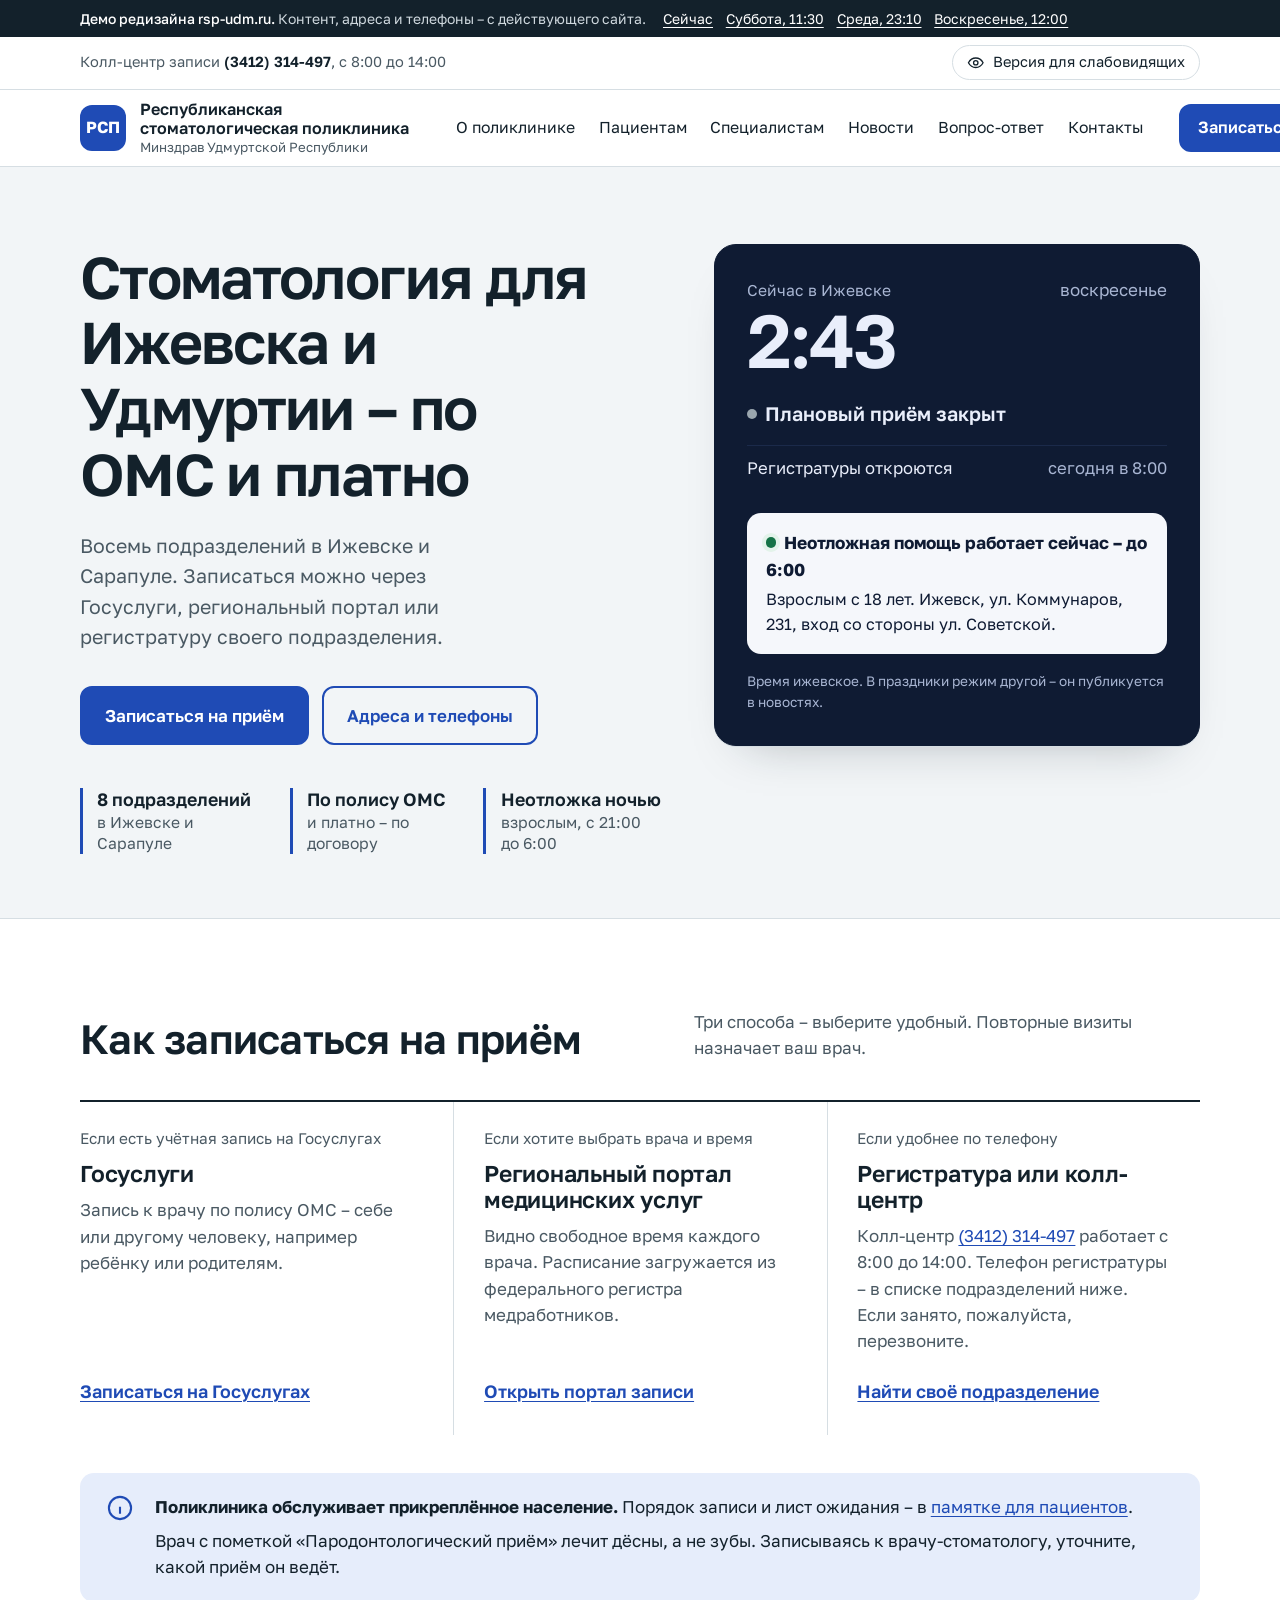
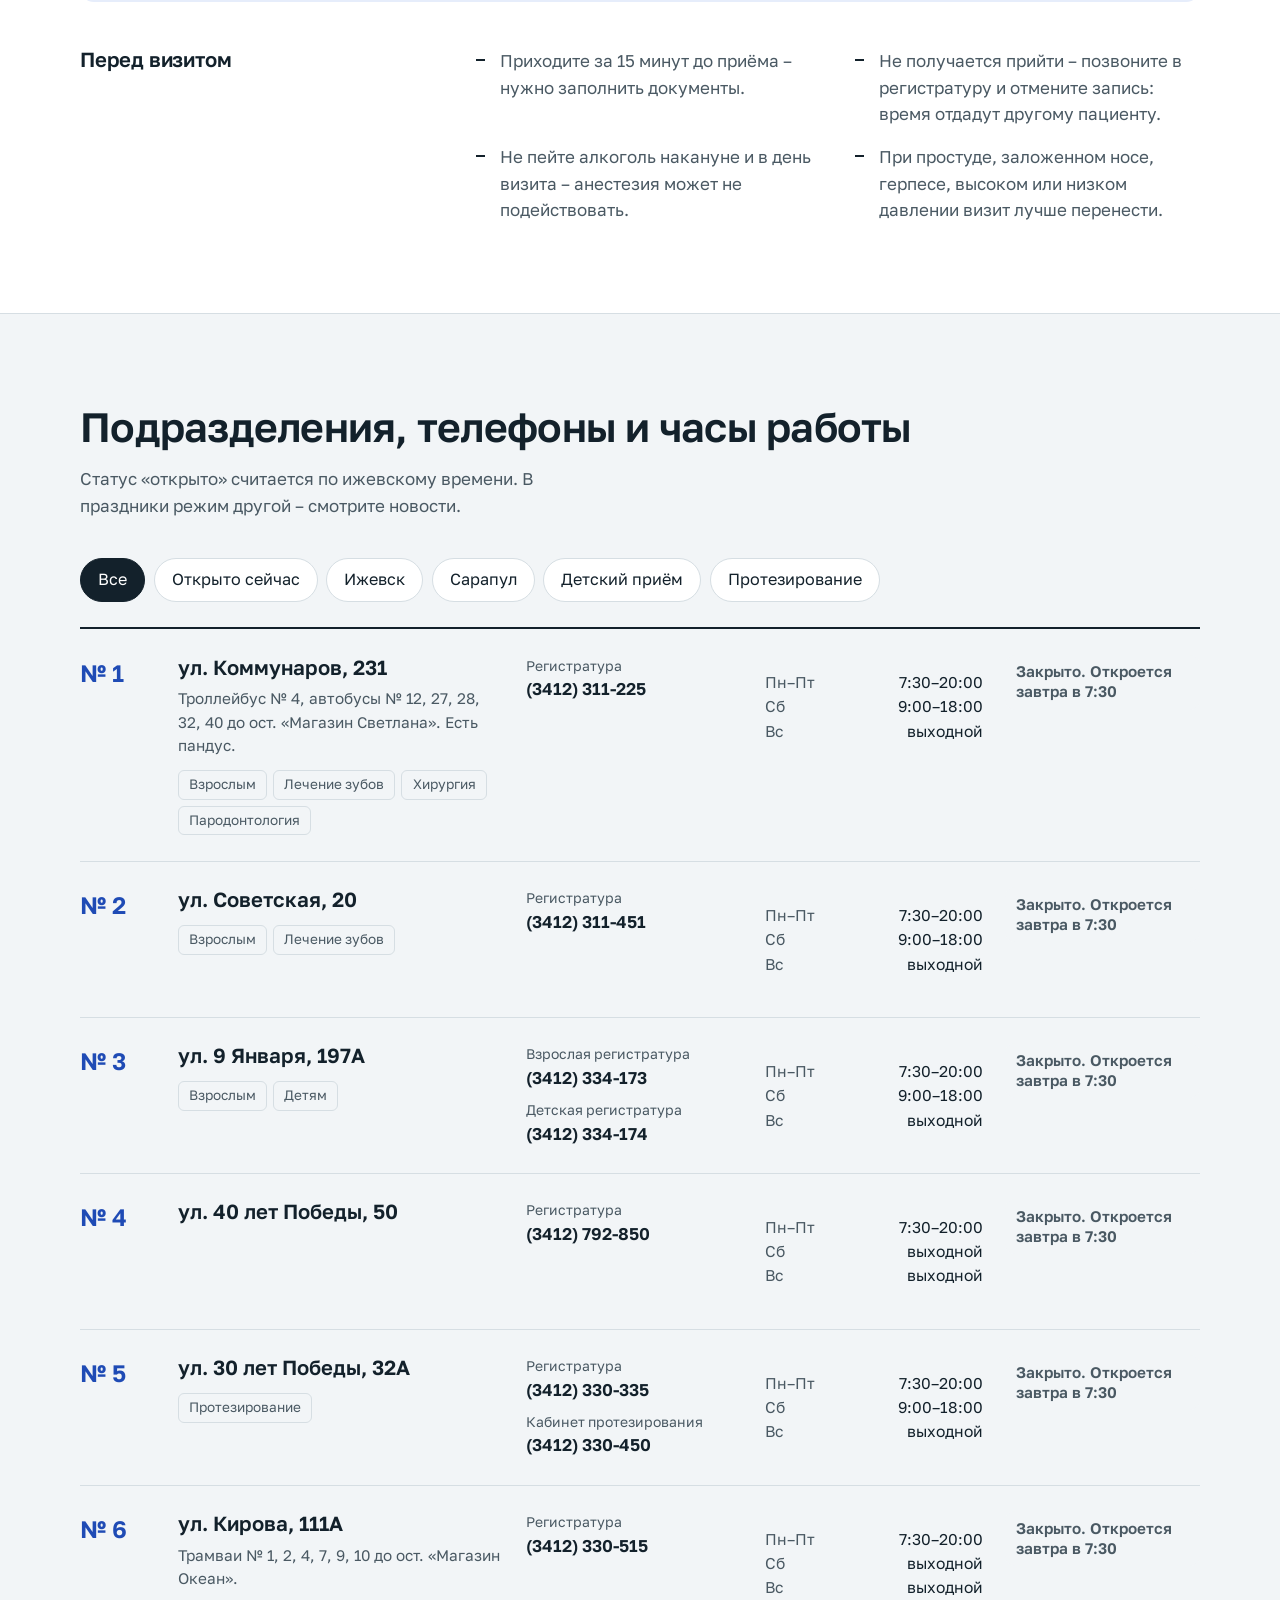
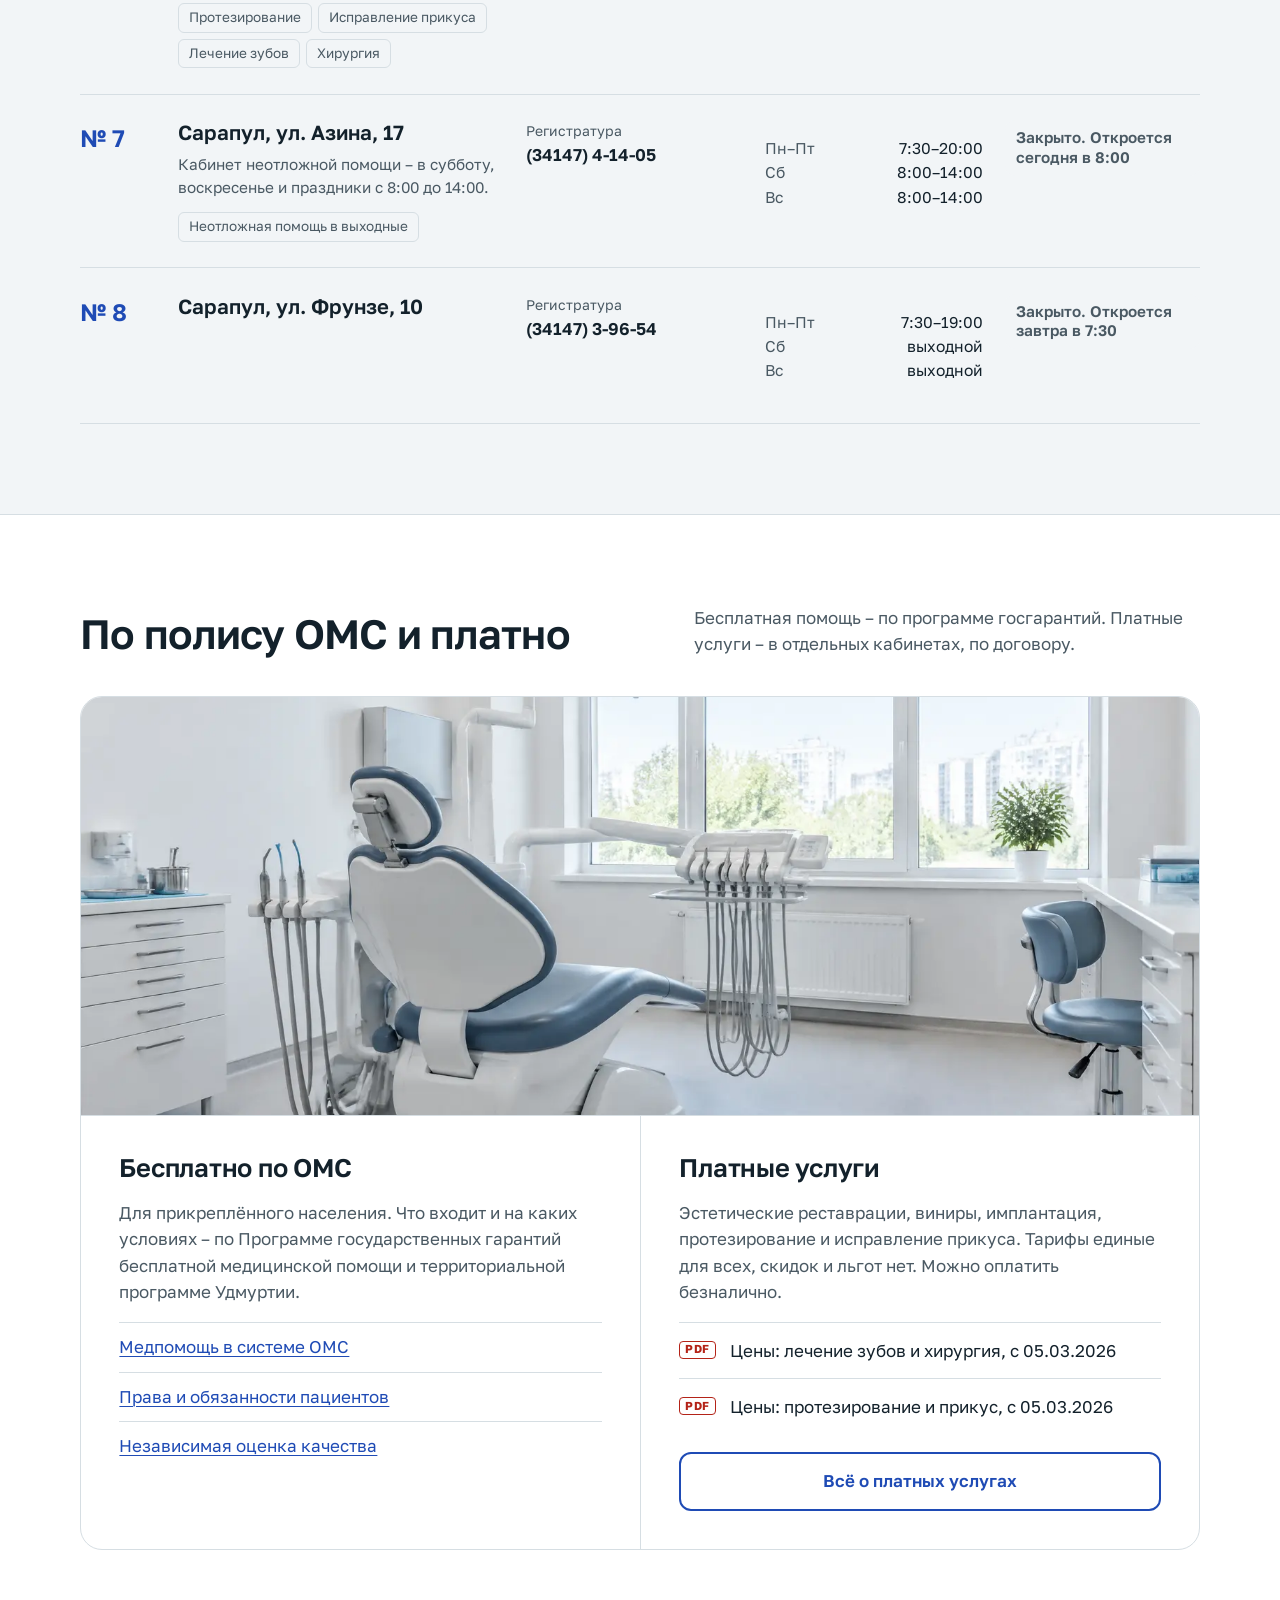
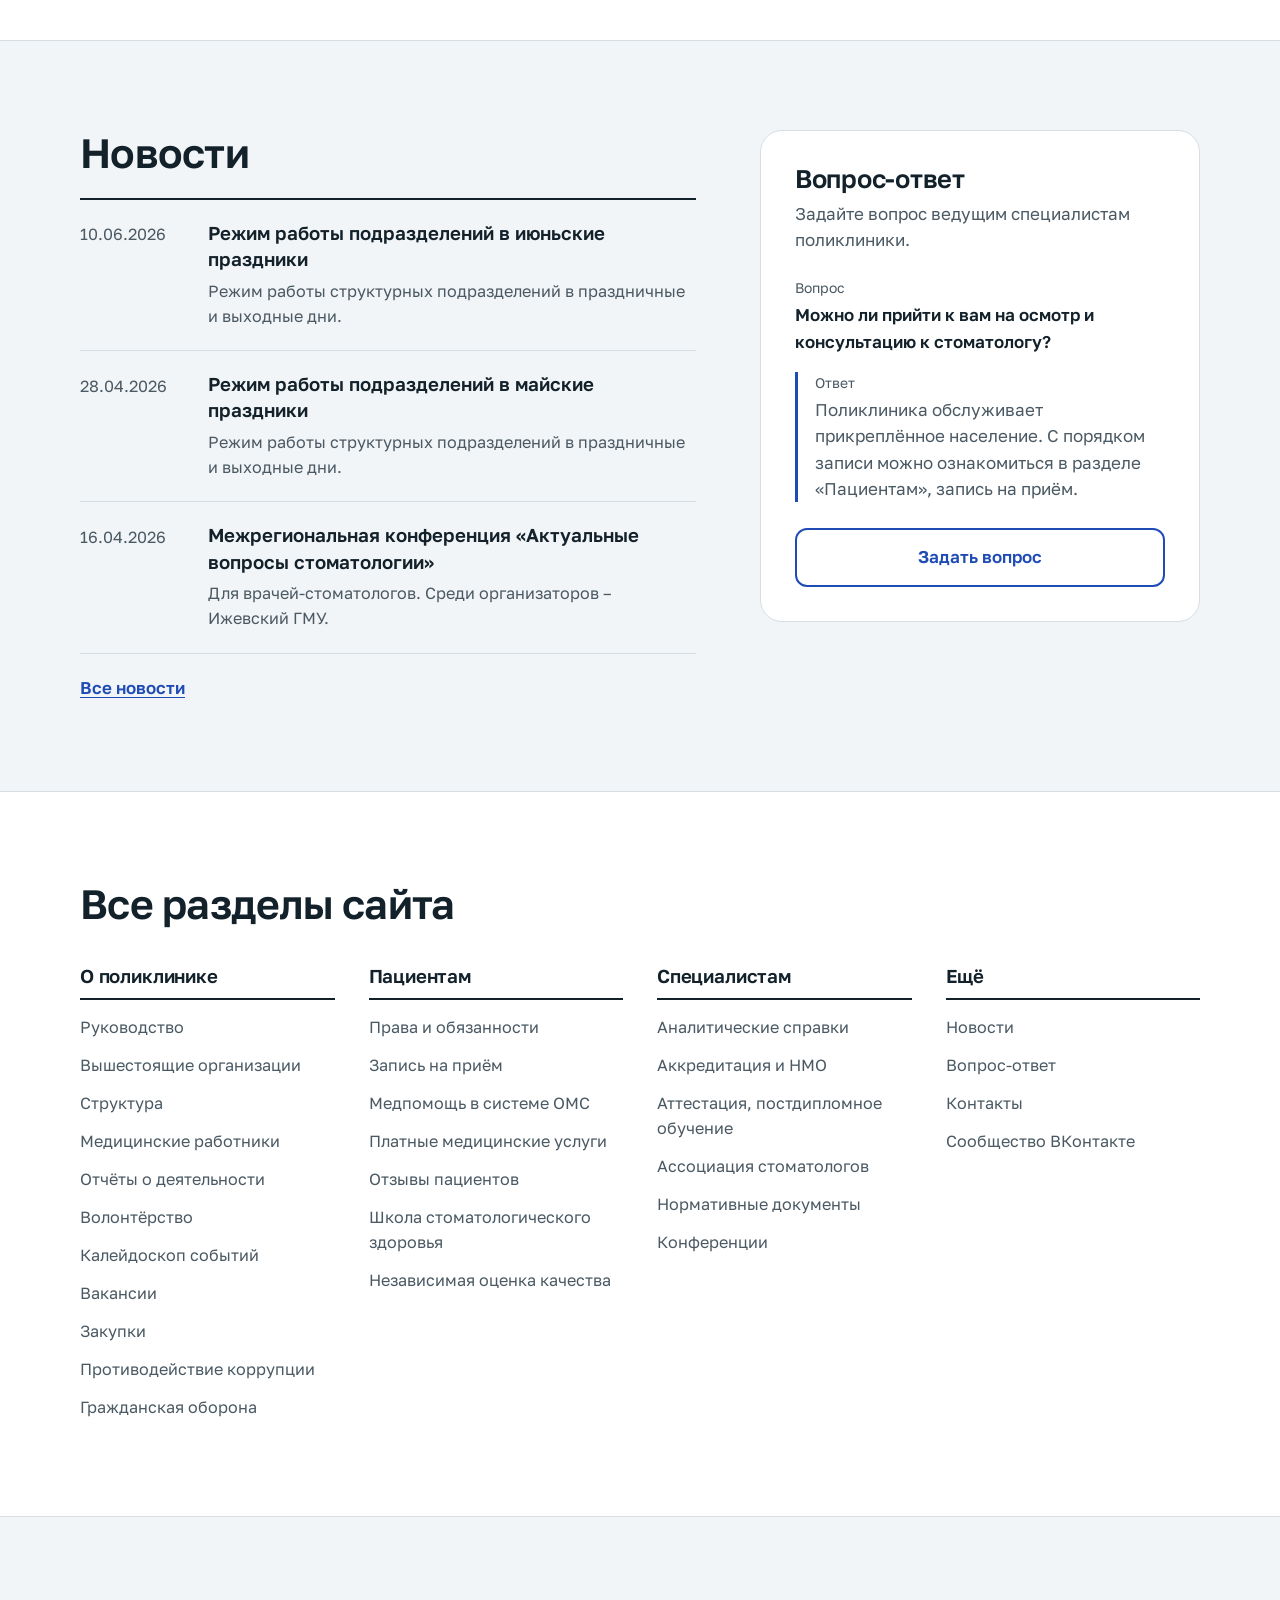
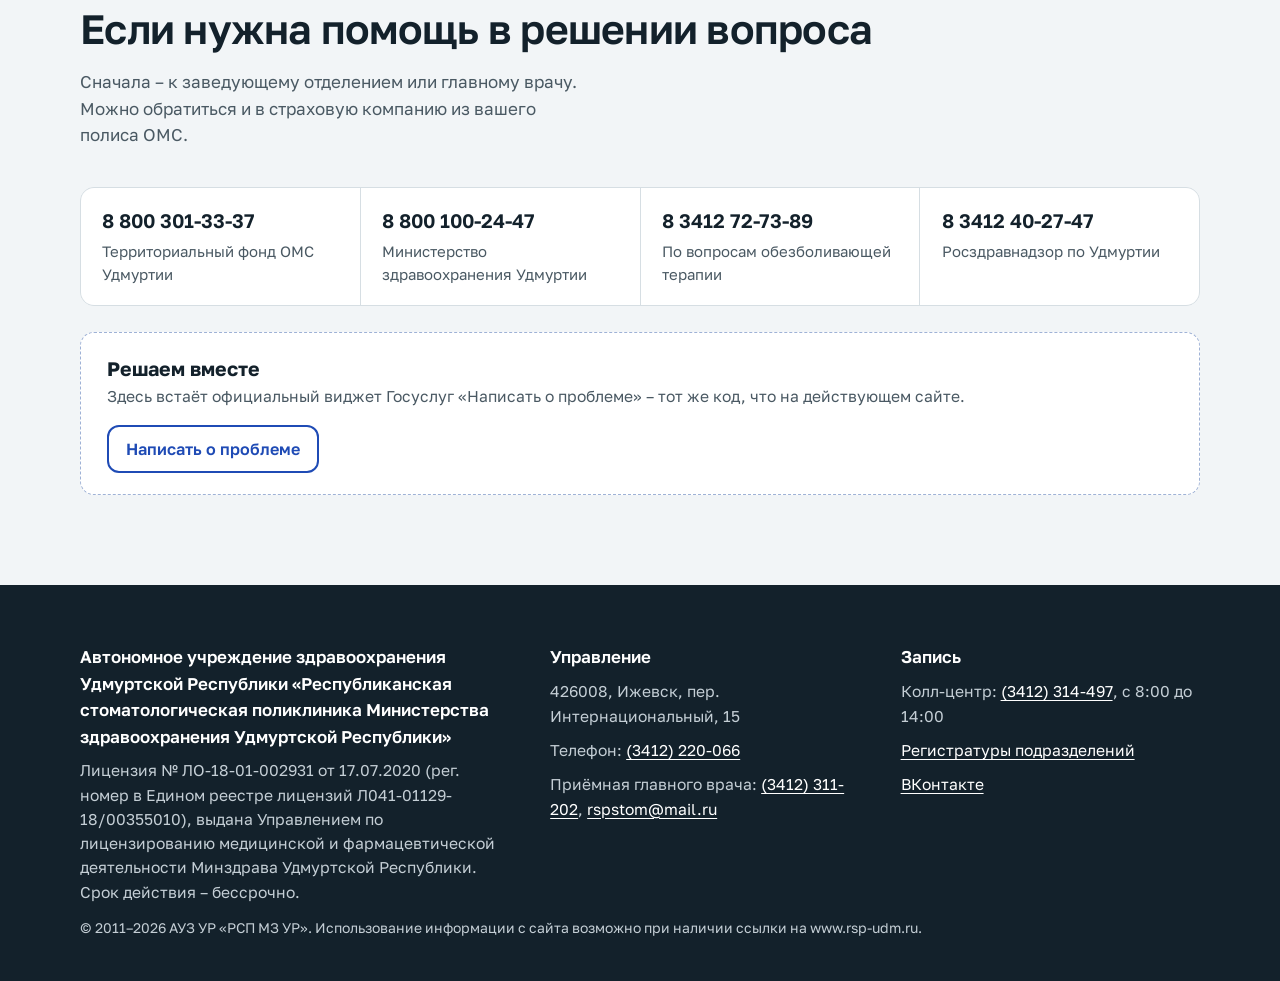
==== commit 76c73c1c: "Фото кабинета: своя картинка вместо Unsplash" ====
--- a/index.html
+++ b/index.html
@@ -173,7 +173,7 @@
       </div>
       <div class="pay">
         <figure class="pay__photo" style="margin:0">
-          <img src="assets/cabinet.webp" srcset="assets/cabinet-900.webp 900w, assets/cabinet.webp 1600w" sizes="(max-width: 1200px) 100vw, 1200px" width="1600" height="1066" alt="Стоматологический кабинет: кресло, лампа, шкафы с инструментами" loading="lazy">
+          <img src="assets/kabinet.webp" srcset="assets/kabinet-900.webp 900w, assets/kabinet.webp 1600w" sizes="(max-width: 1200px) 100vw, 1200px" width="1600" height="900" alt="Светлый стоматологический кабинет: кресло у большого окна, за окном городские дома" loading="lazy">
         </figure>
         <div class="pay__col">
           <h3>Бесплатно по ОМС</h3>
--- a/style.css
+++ b/style.css
@@ -272,7 +272,7 @@
 .pay__col h3 { font-size: 1.5rem; }
 .pay__col > p { color: var(--ink-2); }
 .pay__photo { grid-column: 1 / -1; aspect-ratio: 16 / 6; overflow: hidden; border-bottom: 1px solid var(--line); }
-.pay__photo img { width: 100%; height: 100%; object-fit: cover; object-position: 50% 62%; }
+.pay__photo img { width: 100%; height: 100%; object-fit: cover; object-position: 50% 45%; }
 .list { list-style: none; margin: 0; padding: 0; }
 .list li { padding: .65rem 0; border-top: 1px solid var(--line); }
 .docs a { display: grid; grid-template-columns: auto 1fr; gap: .8rem; align-items: start; text-decoration: none; color: var(--ink); padding: .2rem 0; }
